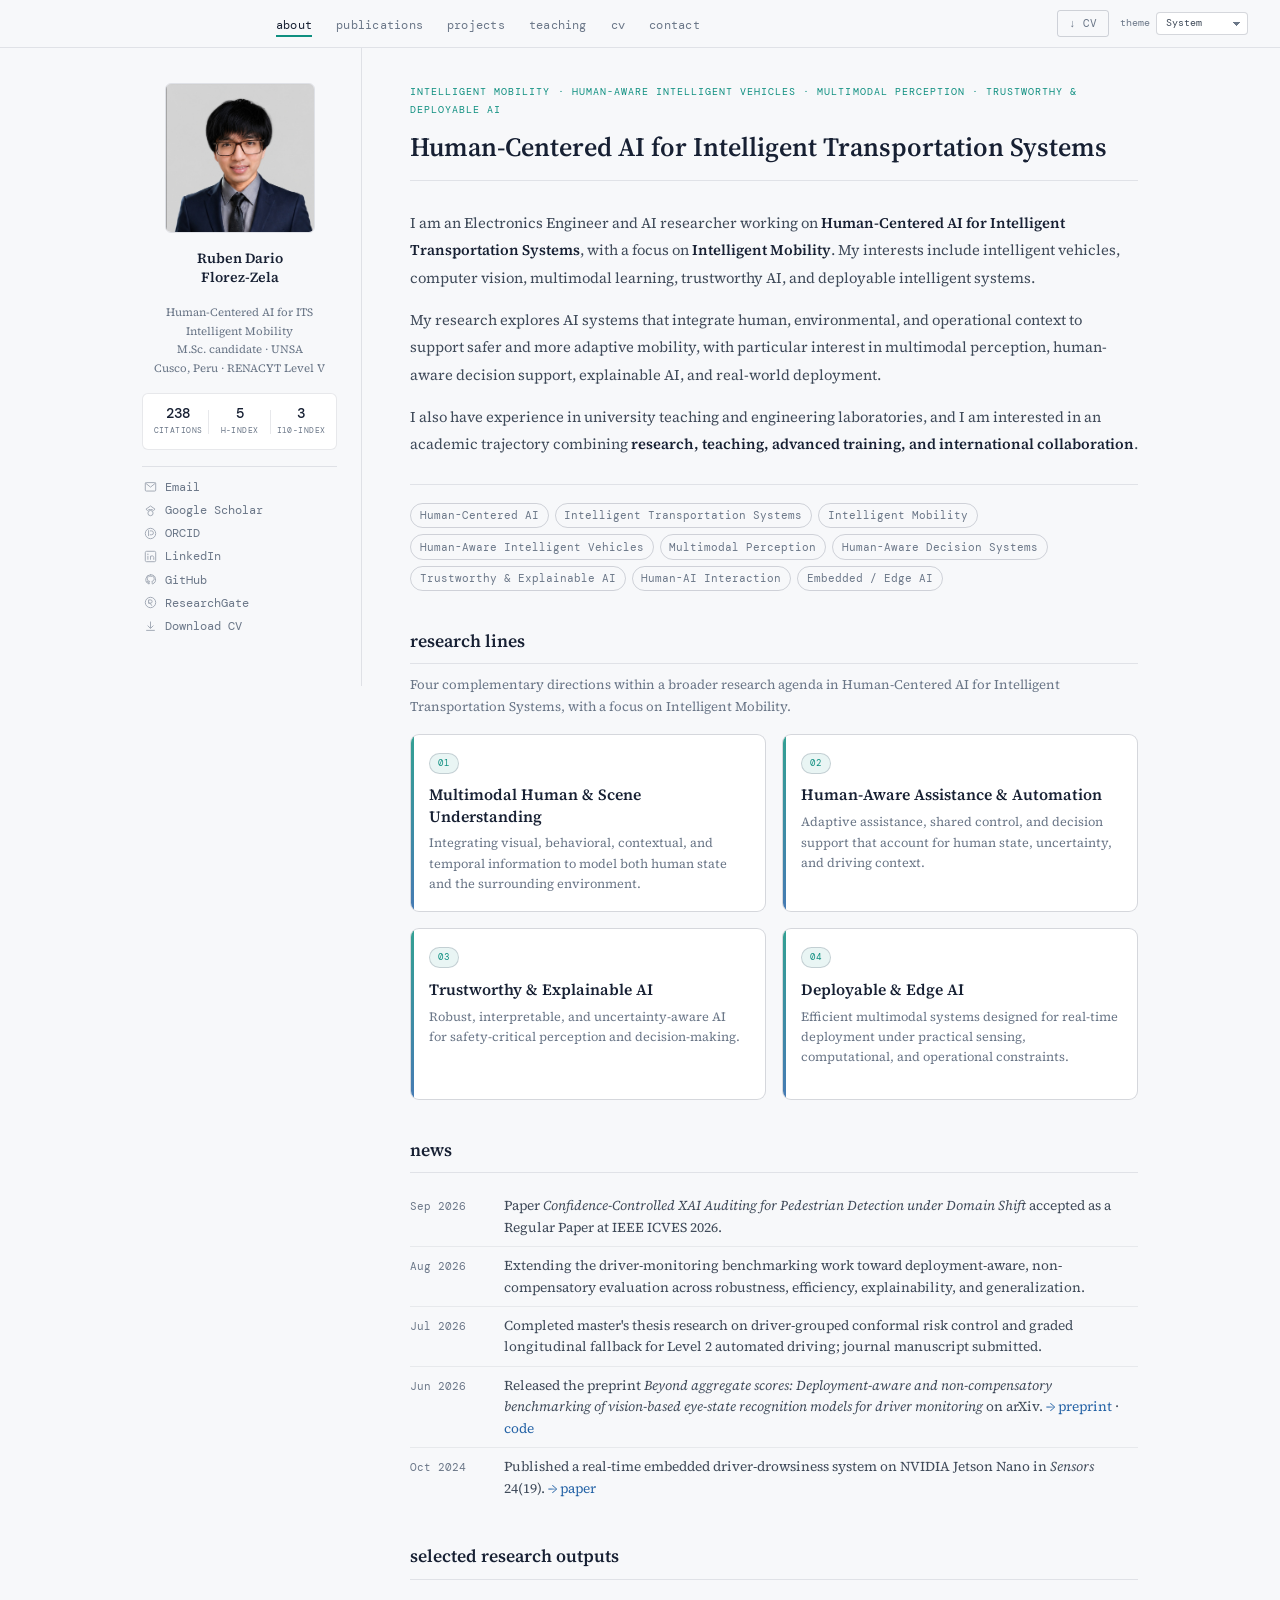
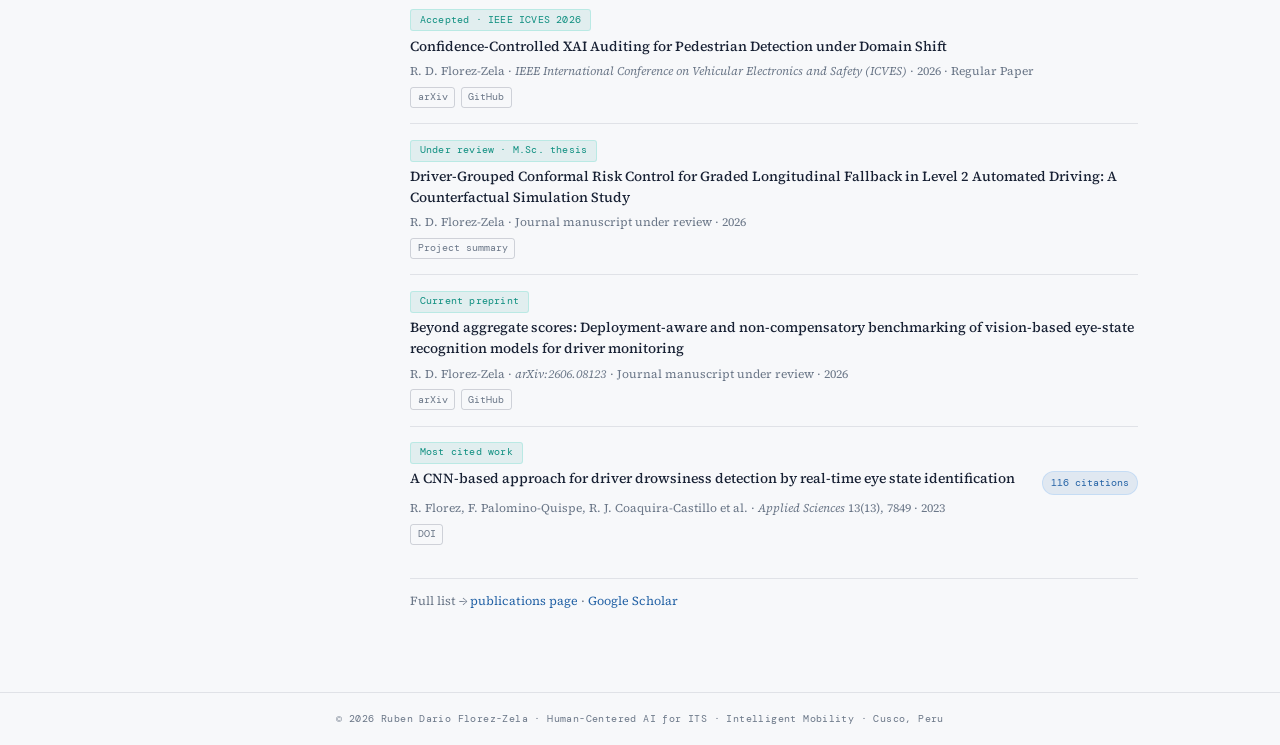
==== index.html @ 2e56af9d "Update index.html" ====
<!DOCTYPE html>

<html lang="en">
<head>
<meta charset="utf-8"/>
<meta content="width=device-width, initial-scale=1.0" name="viewport"/>
<title>Ruben Dario Florez-Zela · Human-Centered AI for ITS</title>
<script>(function(){try{var c=localStorage.getItem('rdfz-theme')||'system';var t=c==='system'?(matchMedia('(prefers-color-scheme: light)').matches?'light':'dark'):c;document.documentElement.dataset.theme=t;}catch(e){document.documentElement.dataset.theme=matchMedia('(prefers-color-scheme: light)').matches?'light':'dark';}})();</script>

<link href="https://fonts.googleapis.com/css2?family=Source+Serif+4:ital,wght@0,300;0,400;0,600;1,400&amp;family=DM+Mono:wght@400;500&amp;display=swap" rel="stylesheet"/>
<script async="" src="https://www.googletagmanager.com/gtag/js?id=G-FD2HQJ1XRK"></script>
<script>window.dataLayer=window.dataLayer||[];function gtag(){dataLayer.push(arguments);}gtag('js',new Date());gtag('config','G-FD2HQJ1XRK');</script>
<meta content="ZgCDzuQTmPh1dXDX9uJMfZyUTxDvZF4V-6cgORlWuMQ" name="google-site-verification">

<meta content="Ruben Florez, Ruben Florez Zela, Ruben Florez Z, Ruben D Florez Z, Ruben Dario Florez Zela, Ruben Florez-Zela, Ruben Dario Florez-Zela, human-centered AI, intelligent mobility, intelligent vehicles, computer vision, multimodal learning, human-aware decision systems, trustworthy AI, explainable AI, human-AI interaction, edge AI, intelligent transportation systems, ITS, automated driving, shared autonomy, driver state understanding, RENACYT" name="keywords"/>
<meta content="Ruben Dario Florez-Zela" name="author"/>
<meta content="index, follow" name="robots"/>





<meta content="Ruben Dario Florez-Zela researches Human-Centered AI for Intelligent Transportation Systems, focusing on Intelligent Mobility, multimodal AI, trustworthy AI, and deployable systems." name="description"/><link href="https://rubendflorezzela.github.io/" rel="canonical"/><meta content="#1a1a1a" name="theme-color"/><meta content="website" property="og:type"/><meta content="https://rubendflorezzela.github.io/" property="og:url"/><meta content="Ruben Dario Florez-Zela · Human-Centered AI for ITS" property="og:title"/><meta content="Ruben Dario Florez-Zela researches Human-Centered AI for Intelligent Transportation Systems, focusing on Intelligent Mobility, multimodal AI, trustworthy AI, and deployable systems." property="og:description"/><meta content="https://rubendflorezzela.github.io/assets/images/profile.jpg" property="og:image"/><meta content="summary" name="twitter:card"/><meta content="Ruben Dario Florez-Zela · Human-Centered AI for ITS" name="twitter:title"/><meta content="Ruben Dario Florez-Zela researches Human-Centered AI for Intelligent Transportation Systems, focusing on Intelligent Mobility, multimodal AI, trustworthy AI, and deployable systems." name="twitter:description"/><meta content="https://rubendflorezzela.github.io/assets/images/profile.jpg" name="twitter:image"/><link href="css/style.css?v=20260928-5" rel="stylesheet"/>
<script type="application/ld+json">{"@context":"https://schema.org","@graph":[{"@type":"ProfilePage","@id":"https://rubendflorezzela.github.io/#profile","url":"https://rubendflorezzela.github.io/","name":"Ruben Dario Florez-Zela \u00b7 Human-Centered AI for Intelligent Transportation Systems","mainEntity":{"@id":"https://rubendflorezzela.github.io/#person"}},{"@type":"Person","@id":"https://rubendflorezzela.github.io/#person","name":"Ruben Dario Florez-Zela","alternateName":["Ruben Florez-Zela","Ruben D. Florez-Zela","Ruben Florez Zela","Ruben Dario Florez Zela"],"url":"https://rubendflorezzela.github.io/","image":"https://rubendflorezzela.github.io/assets/images/profile.jpg","jobTitle":"AI Researcher · Human-Centered AI for Intelligent Transportation Systems","affiliation":{"@type":"CollegeOrUniversity","name":"Universidad Nacional de San Agustin de Arequipa"},"sameAs":["https://scholar.google.com/citations?user=Xf8JgfsAAAAJ","https://orcid.org/0000-0002-9833-0213","https://www.linkedin.com/in/rubenflorez/","https://www.researchgate.net/profile/Ruben-Florez-Zela","https://github.com/rubendflorezzela","https://ctivitae.concytec.gob.pe/appDirectorioCTI/VerDatosInvestigador.do?id_investigador=211702"],"knowsAbout":["Human-Centered AI","Intelligent Mobility","Intelligent Vehicle Systems","Computer Vision","Multimodal Learning","Human-Aware Decision Systems","Trustworthy and Explainable AI","Human-AI Interaction","Embedded and Edge AI","Intelligent Transportation Systems","Automated Driving","Shared Autonomy","Driver State Understanding"]},{"@type":"WebSite","@id":"https://rubendflorezzela.github.io/#website","url":"https://rubendflorezzela.github.io/","name":"Ruben Dario Florez-Zela","alternateName":["Ruben Florez-Zela Academic Website","Ruben Florez Zela"]}]}</script></head>
<body>
<nav aria-label="Primary navigation">
<ul class="nav-links">
<li><a class="active" href="index.html">about</a></li>
<li><a href="publications.html">publications</a></li>
<li><a href="projects.html">projects</a></li>
<li><a href="teaching.html">teaching</a></li>
<li><a href="cv.html">cv</a></li>
<li><a href="mailto:rubendfz2206@gmail.com">contact</a></li>
</ul>
<a class="nav-cv" download="" href="pdf/RubenFlorezZela_CV.pdf">↓ CV</a>
<div class="theme-control"><label for="theme-select">theme</label><select id="theme-select" class="theme-select" data-theme-select aria-label="Color theme"><option value="system">System</option><option value="dark">Dark</option><option value="light">Light</option></select></div>
</nav>
<div class="layout">
<aside class="sidebar">
<img alt="Ruben Dario Florez-Zela" class="sidebar-photo" data-dark-src="assets/images/profile.jpg?v=20260928-5" data-light-src="assets/images/profile-color.jpg?v=20260928-5" src="assets/images/profile.jpg?v=20260928-5"/>
<div class="sidebar-name">Ruben Dario<br/>Florez-Zela</div>
<div class="sidebar-affil">Human-Centered AI for ITS<br/>Intelligent Mobility<br/>M.Sc. candidate · UNSA<br/>Cusco, Peru · RENACYT Level V</div>
<div class="sidebar-stats">
<div class="stat-item"><span class="stat-num" data-scholar-stat="total_citations">238</span><span class="stat-label">Citations</span></div>
<div class="stat-divider"></div>
<div class="stat-item"><span class="stat-num" data-scholar-stat="h_index">5</span><span class="stat-label">h-index</span></div>
<div class="stat-divider"></div>
<div class="stat-item"><span class="stat-num" data-scholar-stat="i10_index">3</span><span class="stat-label">i10-index</span></div>
</div>
<ul class="sidebar-links">
<li>
<a class="soc-row" href="mailto:rubendfz2206@gmail.com">
<svg fill="none" stroke="currentColor" stroke-width="1.5" viewbox="0 0 20 20"><rect height="13" rx="1.5" width="16" x="2" y="4"></rect><polyline points="2,4.5 10,11 18,4.5"></polyline></svg>
<span>Email</span>
</a>
</li>
<li>
<a class="soc-row" href="https://scholar.google.com/citations?user=Xf8JgfsAAAAJ" rel="noopener noreferrer" target="_blank">
<svg fill="none" stroke="currentColor" stroke-width="1.5" viewbox="0 0 20 20"><path d="M10 3L3 8l2.5 2A5 5 0 0 1 10 8.5a5 5 0 0 1 4.5 1.5L17 8z"></path><circle cx="10" cy="14" r="4"></circle></svg>
<span>Google Scholar</span>
</a>
</li>
<li>
<a class="soc-row" href="https://orcid.org/0000-0002-9833-0213" rel="noopener noreferrer" target="_blank">
<svg fill="none" stroke="currentColor" stroke-width="1.5" viewbox="0 0 20 20"><circle cx="10" cy="10" r="8"></circle><line x1="7" x2="7" y1="6" y2="14"></line><circle cx="7" cy="5" fill="currentColor" r="0.8" stroke="none"></circle><path d="M9 6h2.5a3 3 0 0 1 0 6H9" fill="none" stroke="currentColor" stroke-width="1.5"></path></svg>
<span>ORCID</span>
</a>
</li>
<li>
<a class="soc-row" href="https://www.linkedin.com/in/rubenflorez/" rel="noopener noreferrer" target="_blank">
<svg fill="none" stroke="currentColor" stroke-width="1.5" viewbox="0 0 20 20"><rect height="16" rx="2" width="16" x="2" y="2"></rect><line x1="6" x2="6" y1="9" y2="15"></line><circle cx="6" cy="6.5" fill="currentColor" r="1" stroke="none"></circle><path d="M10 9v6M10 11.5c0-1.5 1-2.5 2.5-2.5S15 10 15 11.5V15"></path></svg>
<span>LinkedIn</span>
</a>
</li>
<li>
<a class="soc-row" href="https://github.com/rubendflorezzela" rel="noopener noreferrer" target="_blank">
<svg fill="none" stroke="currentColor" stroke-linecap="round" stroke-linejoin="round" stroke-width="1.5" viewbox="0 0 20 20"><path d="M10 2.7a7.3 7.3 0 0 0-2.3 14.2c.4.1.5-.2.5-.4v-1.5c-2.2.5-2.7-.9-2.7-.9-.4-.9-.9-1.2-.9-1.2-.7-.5.1-.5.1-.5.8.1 1.2.8 1.2.8.7 1.2 1.9.9 2.3.7.1-.5.3-.9.5-1.1-1.8-.2-3.6-.9-3.6-4a3.1 3.1 0 0 1 .8-2.2 2.9 2.9 0 0 1 .1-2.2s.7-.2 2.3.8a7.9 7.9 0 0 1 4.2 0c1.6-1 2.3-.8 2.3-.8a2.9 2.9 0 0 1 .1 2.2 3.1 3.1 0 0 1 .8 2.2c0 3.1-1.9 3.8-3.6 4 .3.2.5.7.5 1.4v2.2c0 .2.1.5.5.4A7.3 7.3 0 0 0 10 2.7z"></path></svg>
<span>GitHub</span>
</a>
</li>
<li>
<a class="soc-row" href="https://www.researchgate.net/profile/Ruben-Florez-Zela" rel="noopener noreferrer" target="_blank">
<svg fill="none" stroke="currentColor" stroke-width="1.5" viewbox="0 0 20 20"><circle cx="10" cy="10" r="8"></circle><path d="M7 6h3a2.5 2.5 0 0 1 0 5H7V6zM7 11h2.5L12 15"></path></svg>
<span>ResearchGate</span>
</a>
</li>
<li>
<a class="soc-row" download="" href="pdf/RubenFlorezZela_CV.pdf">
<svg fill="none" stroke="currentColor" stroke-linecap="round" stroke-width="1.5" viewbox="0 0 20 20"><path d="M10 3v9M6 9l4 4 4-4M4 16h12"></path></svg>
<span>Download CV</span>
</a>
</li>
</ul>
</aside>
<main class="main">
<span class="eyebrow">Intelligent Mobility · Human-Aware Intelligent Vehicles · Multimodal Perception · Trustworthy &amp; Deployable AI</span>
<h1 class="page-title">Human-Centered AI for Intelligent Transportation Systems</h1>
<div class="about-bio">
<p>I am an Electronics Engineer and AI researcher working on <strong>Human-Centered AI for Intelligent Transportation Systems</strong>, with a focus on <strong>Intelligent Mobility</strong>. My interests include intelligent vehicles, computer vision, multimodal learning, trustworthy AI, and deployable intelligent systems.</p>
<p>My research explores AI systems that integrate human, environmental, and operational context to support safer and more adaptive mobility, with particular interest in multimodal perception, human-aware decision support, explainable AI, and real-world deployment.</p>
<p>I also have experience in university teaching and engineering laboratories, and I am interested in an academic trajectory combining <strong>research, teaching, advanced training, and international collaboration</strong>.</p>
</div>
<div class="tag-row">
<span class="tag">Human-Centered AI</span>
<span class="tag">Intelligent Transportation Systems</span>
<span class="tag">Intelligent Mobility</span>
<span class="tag">Human-Aware Intelligent Vehicles</span>
<span class="tag">Multimodal Perception</span>
<span class="tag">Human-Aware Decision Systems</span>
<span class="tag">Trustworthy &amp; Explainable AI</span>
<span class="tag">Human-AI Interaction</span>
<span class="tag">Embedded / Edge AI</span>
</div>
<div class="section-block">
<h2 class="section-h">research lines</h2>
<p class="section-note">Four complementary directions within a broader research agenda in Human-Centered AI for Intelligent Transportation Systems, with a focus on Intelligent Mobility.</p>
<div class="rl-grid">
<article class="rl-card">
<span class="rl-num">01</span>
<h3>Multimodal Human &amp; Scene Understanding</h3>
<p>Integrating visual, behavioral, contextual, and temporal information to model both human state and the surrounding environment.</p>
</article>
<article class="rl-card">
<span class="rl-num">02</span>
<h3>Human-Aware Assistance &amp; Automation</h3>
<p>Adaptive assistance, shared control, and decision support that account for human state, uncertainty, and driving context.</p>
</article>
<article class="rl-card">
<span class="rl-num">03</span>
<h3>Trustworthy &amp; Explainable AI</h3>
<p>Robust, interpretable, and uncertainty-aware AI for safety-critical perception and decision-making.</p>
</article>
<article class="rl-card">
<span class="rl-num">04</span>
<h3>Deployable &amp; Edge AI</h3>
<p>Efficient multimodal systems designed for real-time deployment under practical sensing, computational, and operational constraints.</p>
</article>
</div>
</div>
<div class="section-block">
  <h2 class="section-h">news</h2>

  <div class="news-list">

    <div class="news-row">
      <span class="news-date">Sep 2026</span>
      <span class="news-text">
        Paper <em>Confidence-Controlled XAI Auditing for Pedestrian Detection under Domain Shift</em> accepted as a Regular Paper at IEEE ICVES 2026.
      </span>
    </div>

    <div class="news-row">
      <span class="news-date">Aug 2026</span>
      <span class="news-text">
        Extending the driver-monitoring benchmarking work toward deployment-aware, non-compensatory evaluation across robustness, efficiency, explainability, and generalization.
      </span>
    </div>

    <div class="news-row">
      <span class="news-date">Jul 2026</span>
      <span class="news-text">
        Completed master's thesis research on driver-grouped conformal risk control and graded longitudinal fallback for Level 2 automated driving; journal manuscript submitted.
      </span>
    </div>

    <div class="news-row">
      <span class="news-date">Jun 2026</span>
      <span class="news-text">
        Released the preprint <em>Beyond aggregate scores: Deployment-aware and non-compensatory benchmarking of vision-based eye-state recognition models for driver monitoring</em> on arXiv.
        <a href="https://arxiv.org/abs/2606.08123" rel="noopener noreferrer" target="_blank">→ preprint</a>
        ·
        <a href="https://github.com/rubendflorezzela/hcbf-driver-monitoring" rel="noopener noreferrer" target="_blank">code</a>
      </span>
    </div>

    <div class="news-row">
      <span class="news-date">Oct 2024</span>
      <span class="news-text">
        Published a real-time embedded driver-drowsiness system on NVIDIA Jetson Nano in <em>Sensors</em> 24(19).
        <a href="https://doi.org/10.3390/s24196261" rel="noopener noreferrer" target="_blank">→ paper</a>
      </span>
    </div>

  </div>
</div>
<div class="section-block">
<h2 class="section-h">selected research outputs</h2>
<div class="pub-list">
<div class="pub-item-sel">
<span class="pub-badge">Accepted · IEEE ICVES 2026</span>
<div class="pub-title-row"><div class="pub-title"><a href="https://arxiv.org/abs/2610.02364" rel="noopener noreferrer" target="_blank">Confidence-Controlled XAI Auditing for Pedestrian Detection under Domain Shift</a></div></div>
<div class="pub-meta">R. D. Florez-Zela · <em>IEEE International Conference on Vehicular Electronics and Safety (ICVES)</em> · 2026 · Regular Paper</div>
<div class="pub-links"><a class="pub-link" href="https://arxiv.org/abs/2610.02364" rel="noopener noreferrer" target="_blank">arXiv</a><a class="pub-link" href="https://github.com/rubendflorezzela/confidence-controlled-xai-auditing" rel="noopener noreferrer" target="_blank">GitHub</a></div>
</div>
<div class="pub-item-sel">
<span class="pub-badge">Under review · M.Sc. thesis</span>
<div class="pub-title-row"><div class="pub-title"><a href="projects.html">Driver-Grouped Conformal Risk Control for Graded Longitudinal Fallback in Level 2 Automated Driving: A Counterfactual Simulation Study</a></div></div>
<div class="pub-meta">R. D. Florez-Zela · Journal manuscript under review · 2026</div>
<div class="pub-links"><a class="pub-link" href="projects.html">Project summary</a></div>
</div>
<div class="pub-item-sel">
<span class="pub-badge">Current preprint</span>
<div class="pub-title-row"><div class="pub-title"><a href="https://arxiv.org/abs/2606.08123" rel="noopener noreferrer" target="_blank">Beyond aggregate scores: Deployment-aware and non-compensatory benchmarking of vision-based eye-state recognition models for driver monitoring</a></div></div>
<div class="pub-meta">R. D. Florez-Zela · <em>arXiv:2606.08123</em> · Journal manuscript under review · 2026</div>
<div class="pub-links"><a class="pub-link" href="https://arxiv.org/abs/2606.08123" rel="noopener noreferrer" target="_blank">arXiv</a><a class="pub-link" href="https://github.com/rubendflorezzela/hcbf-driver-monitoring" rel="noopener noreferrer" target="_blank">GitHub</a></div>
</div>
<div class="pub-item-sel">
<span class="pub-badge">Most cited work</span>
<div class="pub-title-row">
<div class="pub-title"><a href="https://doi.org/10.3390/app13137849" rel="noopener noreferrer" target="_blank">A CNN-based approach for driver drowsiness detection by real-time eye state identification</a></div>
<span class="cit-badge" data-scholar-title="A CNN-based approach for driver drowsiness detection by real-time eye state identification">116 citations</span>
</div>
<div class="pub-meta">R. Florez, F. Palomino-Quispe, R. J. Coaquira-Castillo et al. · <em>Applied Sciences</em> 13(13), 7849 · 2023</div>
<div class="pub-links"><a class="pub-link" href="https://doi.org/10.3390/app13137849" rel="noopener noreferrer" target="_blank">DOI</a></div>
</div>
</div>
<p class="pub-footer-note">Full list → <a href="publications.html">publications page</a> · <a href="https://scholar.google.com/citations?user=Xf8JgfsAAAAJ" rel="noopener noreferrer" target="_blank">Google Scholar</a></p>
</div>
</main>
</div>
<footer>© 2026 Ruben Dario Florez-Zela · Human-Centered AI for ITS · Intelligent Mobility · Cusco, Peru</footer>
<script defer src="scripts/scholar-metrics.js"></script><script defer src="scripts/theme.js?v=20260928-5"></script></body>
</html>
---- css/style.css ----
/* ============================================================
   RUBEN DARIO FLOREZ-ZELA · Academic Portfolio
   ============================================================ */

:root {
  --bg:          #1a1a1a;
  --bg-card:     #222222;
  --bg-hover:    #2a2a2a;
  --border:      rgba(255,255,255,0.07);
  --border-mid:  rgba(255,255,255,0.12);
  --text:        #c8c8c8;
  --text-dim:    #7a7a7a;
  --text-bright: #efefef;
  --accent:      #4a9eff;
  --accent-dim:  rgba(74,158,255,0.13);
  --teal:        #2dd4bf;
  --teal-dim:    rgba(45,212,191,0.10);
  --nav-bg:      rgba(26,26,26,0.97);
  --subtle-line: rgba(255,255,255,0.04);
  --row-hover:   rgba(255,255,255,0.018);
  --image-bg:    #111111;
  --sidebar-w:   220px;
  color-scheme: dark;
}

html[data-theme="light"] {
  --bg:          #f7f8fa;
  --bg-card:     #ffffff;
  --bg-hover:    #eef2f6;
  --border:      rgba(23,37,61,0.10);
  --border-mid:  rgba(23,37,61,0.18);
  --text:        #3f4a59;
  --text-dim:    #6b7788;
  --text-bright: #172033;
  --accent:      #2563a6;
  --accent-dim:  rgba(37,99,166,0.10);
  --teal:        #0f8f80;
  --teal-dim:    rgba(15,143,128,0.09);
  --nav-bg:      rgba(247,248,250,0.95);
  --subtle-line: rgba(23,37,61,0.07);
  --row-hover:   rgba(23,37,61,0.025);
  --image-bg:    #e7ecf2;
  color-scheme: light;
}

*, *::before, *::after { margin: 0; padding: 0; box-sizing: border-box; }
html { scroll-behavior: smooth; }

body {
  font-family: 'Source Serif 4', Georgia, serif;
  background: var(--bg);
  color: var(--text);
  line-height: 1.7;
  min-height: 100vh;
}

a { color: var(--accent); text-decoration: none; transition: color 0.2s; }
a:hover { color: color-mix(in srgb, var(--accent) 78%, white); }
html[data-theme="light"] a:hover { color: #174d82; }
strong { color: var(--text-bright); font-weight: 600; }

/* ── TOP NAV ─────────────────────────────────────────────── */
nav {
  position: sticky;
  top: 0;
  z-index: 100;
  background: var(--nav-bg);
  backdrop-filter: blur(10px);
  border-bottom: 1px solid var(--border);
  height: 48px;
  display: flex;
  align-items: center;
  padding: 0 2rem 0 calc(var(--sidebar-w) + 3.5rem);
  gap: 0;
}

.nav-links {
  display: flex;
  gap: 1.5rem;
  list-style: none;
  align-items: center;
}

.nav-links a {
  font-family: 'DM Mono', monospace;
  font-size: 0.73rem;
  color: var(--text-dim);
  letter-spacing: 0.02em;
  transition: color 0.2s;
  padding-bottom: 2px;
  border-bottom: 2px solid transparent;
}

.nav-links a:hover,
.nav-links a.active {
  color: var(--text-bright);
  border-bottom-color: var(--teal);
}

.nav-cv {
  margin-left: auto;
  font-family: 'DM Mono', monospace;
  font-size: 0.68rem;
  color: var(--text-dim);
  border: 1px solid var(--border-mid);
  padding: 0.22rem 0.7rem;
  border-radius: 3px;
  transition: all 0.2s;
}

.nav-cv:hover { color: var(--text-bright); background: var(--bg-hover); }

/* ── BODY LAYOUT ─────────────────────────────────────────── */
.layout {
  display: flex;
  max-width: 1060px;
  margin: 0 auto;
  width: 100%;
  padding: 0 2rem;
  gap: 0;
  align-items: flex-start;
  min-height: calc(100vh - 48px);
}

/* ── SIDEBAR ─────────────────────────────────────────────── */
.sidebar {
  width: var(--sidebar-w);
  flex-shrink: 0;
  position: sticky;
  top: 48px;
  max-height: calc(100vh - 48px);
  overflow-y: auto;
  padding: 2.2rem 1.5rem 3rem 0;
  display: flex;
  flex-direction: column;
  align-items: center;
  gap: 1rem;
  border-right: 1px solid var(--border);
  align-self: flex-start;
}

.sidebar::-webkit-scrollbar { display: none; }

.sidebar-photo {
  width: 150px;
  height: 150px;
  border-radius: 6px;
  object-fit: cover;
  border: 1px solid var(--border);
  display: block;
}

.sidebar-name {
  font-size: 0.88rem;
  font-weight: 600;
  color: var(--text-bright);
  text-align: center;
  line-height: 1.35;
}

.sidebar-affil {
  font-size: 0.7rem;
  color: var(--text-dim);
  text-align: center;
  line-height: 1.65;
}

.sidebar-affil a { color: var(--text-dim); }
.sidebar-affil a:hover { color: var(--accent); }

/* Metrics box */
.sidebar-stats {
  width: 100%;
  background: var(--bg-card);
  border: 1px solid var(--border);
  border-radius: 6px;
  padding: 0.7rem 0.3rem;
  display: flex;
  align-items: center;
  justify-content: space-around;
}

.stat-item {
  display: flex;
  flex-direction: column;
  align-items: center;
  gap: 0.08rem;
  flex: 1;
}

.stat-num {
  font-family: 'DM Mono', monospace;
  font-size: 0.9rem;
  font-weight: 500;
  color: var(--text-bright);
  line-height: 1.2;
}

.stat-label {
  font-family: 'DM Mono', monospace;
  font-size: 0.52rem;
  color: var(--text-dim);
  text-transform: uppercase;
  letter-spacing: 0.05em;
}

.stat-divider {
  width: 1px;
  height: 24px;
  background: var(--border);
  flex-shrink: 0;
}

/* Social links — vertical list */
.sidebar-links {
  list-style: none;
  width: 100%;
  display: flex;
  flex-direction: column;
  gap: 0;
  border-top: 1px solid var(--border);
  padding-top: 0.5rem;
}

.sidebar-links li {
  display: flex;
}

.soc-row {
  display: flex;
  align-items: center;
  gap: 0.55rem;
  padding: 0.32rem 0.1rem;
  color: var(--text-dim);
  text-decoration: none;
  font-size: 0.75rem;
  font-family: 'DM Mono', monospace;
  transition: color 0.2s;
  width: 100%;
  line-height: 1;
}

.soc-row svg {
  width: 13px;
  height: 13px;
  flex-shrink: 0;
  opacity: 0.6;
  transition: opacity 0.2s;
}

.soc-row:hover {
  color: var(--text-bright);
}

.soc-row:hover svg { opacity: 1; }

/* ── MAIN CONTENT ────────────────────────────────────────── */
.main {
  flex: 1;
  min-width: 0;
  padding: 2.2rem 0 5rem 3rem;
}

/* ── SECTION LABELS & TITLES ─────────────────────────────── */
.label {
  font-family: 'DM Mono', monospace;
  font-size: 0.62rem;
  color: var(--teal);
  text-transform: uppercase;
  letter-spacing: 0.14em;
  margin-bottom: 0.4rem;
  display: block;
}

.page-title {
  font-size: 1.65rem;
  font-weight: 600;
  color: var(--text-bright);
  margin-bottom: 1.8rem;
  padding-bottom: 0.65rem;
  border-bottom: 1px solid var(--border);
}

.section-block { margin-top: 2.2rem; }

.section-h {
  font-size: 1.1rem;
  font-weight: 600;
  color: var(--text-bright);
  margin-bottom: 0.9rem;
  padding-bottom: 0.4rem;
  border-bottom: 1px solid var(--border);
}

.section-note {
  margin: -0.35rem 0 1.2rem;
  color: var(--text-dim);
  font-size: 0.82rem;
  line-height: 1.6;
  max-width: 760px;
}

/* ── ABOUT ───────────────────────────────────────────────── */
.about-bio { font-size: 0.92rem; color: var(--text); line-height: 1.85; }
.about-bio p { margin-bottom: 0.95rem; }
.about-bio a { color: var(--accent); }
.about-bio a:hover { text-decoration: underline; }

.phd-note {
  margin-top: 0.4rem;
  padding: 0.6rem 0.85rem;
  border-left: 2px solid var(--teal);
  background: var(--teal-dim);
  border-radius: 0 4px 4px 0;
  font-size: 0.85rem;
  color: var(--text);
  line-height: 1.6;
}

.tag-row {
  display: flex;
  flex-wrap: wrap;
  gap: 0.38rem;
  margin-top: 1.6rem;
  padding-top: 1.1rem;
  border-top: 1px solid var(--border);
}

.tag {
  font-size: 0.68rem;
  font-family: 'DM Mono', monospace;
  color: var(--text-dim);
  border: 1px solid var(--border-mid);
  padding: 0.16rem 0.55rem;
  border-radius: 20px;
  transition: all 0.2s;
}

.tag:hover { color: var(--teal); border-color: var(--teal); }

/* ── NEWS ───────────────────────────────────────────────── */
.news-list { display: flex; flex-direction: column; }

.news-row {
  display: grid;
  grid-template-columns: 80px 1fr;
  gap: 0.9rem;
  padding: 0.48rem 0;
  border-bottom: 1px solid var(--subtle-line);
  align-items: baseline;
}

.news-row:last-child { border-bottom: none; }

.news-date {
  font-family: 'DM Mono', monospace;
  font-size: 0.67rem;
  color: var(--text-dim);
  white-space: nowrap;
}

.news-text { font-size: 0.85rem; color: var(--text); line-height: 1.6; }
.news-text strong { color: var(--text-bright); }

/* ── PUBLICATIONS ───────────────────────────────────────── */
.pub-filters { display: flex; gap: 0.38rem; margin-bottom: 1.3rem; flex-wrap: wrap; }

.pf {
  font-family: 'DM Mono', monospace;
  font-size: 0.65rem;
  padding: 0.22rem 0.7rem;
  border-radius: 20px;
  border: 1px solid var(--border-mid);
  background: transparent;
  color: var(--text-dim);
  cursor: pointer;
  transition: all 0.2s;
}

.pf:hover { color: var(--text-bright); border-color: var(--border-mid); }
.pf.active { background: var(--accent-dim); color: var(--accent); border-color: var(--accent); }

.pub-list { display: flex; flex-direction: column; }

.pub-item {
  display: grid;
  grid-template-columns: 1fr auto;
  gap: 0.9rem;
  align-items: start;
  padding: 0.95rem 0;
  border-bottom: 1px solid var(--border);
}

.pub-item:last-child { border-bottom: none; }
.pub-item.hidden { display: none; }
.pub-item:hover { background: var(--row-hover); }

.pub-title { font-size: 0.87rem; font-weight: 500; color: var(--text-bright); margin-bottom: 0.28rem; line-height: 1.5; }
.pub-title a { color: var(--text-bright); }
.pub-title a:hover { color: var(--accent); }

.pub-meta { font-size: 0.74rem; color: var(--text-dim); line-height: 1.55; }

.cit-badge {
  font-family: 'DM Mono', monospace;
  font-size: 0.64rem;
  color: var(--accent);
  background: var(--accent-dim);
  padding: 0.13rem 0.5rem;
  border-radius: 20px;
  white-space: nowrap;
  border: 1px solid rgba(74,158,255,0.18);
  flex-shrink: 0;
  margin-top: 2px;
}

.pub-links { display: flex; gap: 0.32rem; margin-top: 0.4rem; flex-wrap: wrap; }

.pub-badge {
  display: inline-block;
  align-self: flex-start;
  font-family: 'DM Mono', monospace;
  font-size: 0.62rem;
  color: var(--teal);
  background: var(--teal-dim);
  border: 1px solid rgba(45,212,191,0.22);
  padding: 0.1rem 0.55rem;
  border-radius: 3px;
  margin-bottom: 0.35rem;
  letter-spacing: 0.02em;
}

/* Selected publications on index — badge above, citation next to title */
.pub-item-sel {
  padding: 0.95rem 0;
  border-bottom: 1px solid var(--border);
  display: flex;
  flex-direction: column;
}

.pub-item-sel:last-child { border-bottom: none; }

.pub-title-row {
  display: flex;
  align-items: flex-start;
  gap: 1rem;
  margin-bottom: 0.28rem;
}

.pub-title-row .pub-title { flex: 1; margin-bottom: 0; }
.pub-title-row .cit-badge { flex-shrink: 0; margin-top: 2px; }

.pub-link {
  font-family: 'DM Mono', monospace;
  font-size: 0.61rem;
  color: var(--text-dim);
  border: 1px solid var(--border-mid);
  padding: 0.08rem 0.42rem;
  border-radius: 3px;
  transition: all 0.2s;
}

.pub-link:hover { color: var(--accent); border-color: var(--accent); }

.pub-year {
  font-family: 'DM Mono', monospace;
  font-size: 0.66rem;
  color: var(--teal);
  letter-spacing: 0.1em;
  padding: 0.9rem 0 0.28rem;
  display: block;
}

.pub-footer-note {
  margin-top: 1.1rem;
  font-size: 0.77rem;
  color: var(--text-dim);
  padding-top: 0.75rem;
  border-top: 1px solid var(--border);
}

/* ── PROJECTS ───────────────────────────────────────────── */
.projects-grid { display: grid; grid-template-columns: 1fr 1fr; gap: 1rem; }

.project-card {
  background: var(--bg-card);
  border: 1px solid var(--border);
  border-radius: 8px;
  overflow: hidden;
  transition: border-color 0.2s, transform 0.2s;
}

.project-card:hover { border-color: var(--border-mid); transform: translateY(-2px); }

.proj-img { width: 100%; height: 165px; object-fit: cover; display: block; background: var(--image-bg); }

.proj-body { padding: 0.95rem; }

.proj-header { display: flex; justify-content: space-between; align-items: flex-start; margin-bottom: 0.38rem; gap: 0.4rem; }

.proj-title { font-size: 0.85rem; font-weight: 600; color: var(--text-bright); line-height: 1.4; }

.proj-badge {
  font-family: 'DM Mono', monospace;
  font-size: 0.58rem;
  color: var(--teal);
  background: var(--teal-dim);
  border: 1px solid rgba(45,212,191,0.18);
  padding: 0.1rem 0.42rem;
  border-radius: 3px;
  white-space: nowrap;
  flex-shrink: 0;
}

.proj-desc { font-size: 0.78rem; color: var(--text-dim); line-height: 1.6; margin-bottom: 0.65rem; }

.proj-tags { display: flex; flex-wrap: wrap; gap: 0.28rem; }

.proj-tag {
  font-family: 'DM Mono', monospace;
  font-size: 0.58rem;
  color: var(--text-dim);
  border: 1px solid var(--border-mid);
  padding: 0.08rem 0.42rem;
  border-radius: 20px;
}

.project-divider {
  grid-column: 1 / -1;
  display: flex;
  align-items: center;
  gap: 0.7rem;
  padding: 0.5rem 0 0.15rem;
}

.project-divider-label { font-size: 0.83rem; font-weight: 500; color: var(--text-bright); white-space: nowrap; }

.project-divider-cit {
  font-family: 'DM Mono', monospace;
  font-size: 0.63rem;
  color: var(--accent);
  background: var(--accent-dim);
  padding: 0.1rem 0.42rem;
  border-radius: 20px;
  border: 1px solid rgba(74,158,255,0.18);
}

.project-divider-line { flex: 1; height: 1px; background: var(--border); }

/* ── TEACHING ───────────────────────────────────────────── */
.teaching-intro { font-size: 0.85rem; color: var(--text-dim); margin-bottom: 1.7rem; line-height: 1.7; }

.teaching-year-block { margin-bottom: 2rem; }

.t-year {
  font-family: 'DM Mono', monospace;
  font-size: 0.83rem;
  font-weight: 500;
  color: var(--text-bright);
  margin-bottom: 1rem;
  padding-bottom: 0.32rem;
  border-bottom: 1px solid var(--border);
  letter-spacing: 0.04em;
}

.t-semester { margin-bottom: 1.2rem; }

.t-sem-label {
  font-family: 'DM Mono', monospace;
  font-size: 0.68rem;
  color: var(--text-dim);
  margin-bottom: 0.38rem;
  display: flex;
  align-items: center;
  gap: 0.45rem;
}

.t-role {
  font-size: 0.6rem;
  font-family: 'DM Mono', monospace;
  color: var(--teal);
  background: var(--teal-dim);
  border: 1px solid rgba(45,212,191,0.18);
  padding: 0.07rem 0.42rem;
  border-radius: 3px;
}

.t-table { width: 100%; border-collapse: collapse; font-size: 0.8rem; table-layout: fixed; }

.t-table th:first-child,
.t-table td:first-child {
  width: 140px;
}

.t-table th:last-child,
.t-table td:last-child {
  width: auto;
}

.t-table th {
  text-align: left;
  padding: 0.32rem 0.7rem;
  font-family: 'DM Mono', monospace;
  font-size: 0.58rem;
  color: var(--text-dim);
  text-transform: uppercase;
  letter-spacing: 0.06em;
  border-bottom: 1px solid var(--border);
  background: var(--row-hover);
}

.t-table td { padding: 0.44rem 0.7rem; border-bottom: 1px solid var(--subtle-line); color: var(--text); }
.t-table tr:last-child td { border-bottom: none; }
.t-table tr:hover td { background: var(--row-hover); }

.t-code { font-family: 'DM Mono', monospace; font-size: 0.68rem; color: var(--accent); white-space: nowrap; }

.course-en { font-size: 0.72rem; color: var(--text-dim); font-style: italic; margin-left: 0.2rem; }

/* ── CV ─────────────────────────────────────────────────── */
.cv-download-btn {
  display: inline-flex;
  align-items: center;
  gap: 0.42rem;
  background: var(--accent-dim);
  border: 1px solid rgba(74,158,255,0.22);
  color: var(--accent);
  padding: 0.5rem 1.1rem;
  border-radius: 5px;
  font-size: 0.78rem;
  font-family: 'DM Mono', monospace;
  transition: all 0.2s;
  margin-bottom: 1.8rem;
}

.cv-download-btn:hover { background: rgba(74,158,255,0.2); color: var(--accent); }
.cv-download-btn svg { width: 12px; height: 12px; }

.cv-section { margin-bottom: 2rem; }

.cv-section-title {
  font-size: 0.66rem;
  font-family: 'DM Mono', monospace;
  color: var(--teal);
  text-transform: uppercase;
  letter-spacing: 0.1em;
  margin-bottom: 0.8rem;
  padding-bottom: 0.32rem;
  border-bottom: 1px solid var(--border);
}

.cv-item {
  display: grid;
  grid-template-columns: 105px 1fr;
  gap: 0.75rem;
  padding: 0.5rem 0;
  border-bottom: 1px solid var(--subtle-line);
}

.cv-item:last-child { border-bottom: none; }

.cv-date { font-family: 'DM Mono', monospace; font-size: 0.68rem; color: var(--text-dim); line-height: 1.6; }
.cv-body { font-size: 0.84rem; color: var(--text); line-height: 1.7; }
.cv-body strong { color: var(--text-bright); }
.cv-body small { font-size: 0.74rem; color: var(--text-dim); display: block; margin-top: 0.12rem; }

.ach-row { display: grid; grid-template-columns: repeat(3, 1fr); gap: 0.75rem; margin-bottom: 0.4rem; }

.ach-item { background: var(--bg-card); border: 1px solid var(--border); border-radius: 6px; padding: 0.85rem; text-align: center; }

.ach-num { font-size: 1.35rem; font-weight: 700; color: var(--text-bright); line-height: 1.1; margin-bottom: 0.22rem; }

.ach-label { font-size: 0.66rem; color: var(--text-dim); line-height: 1.4; }

.review-table { width: 100%; border-collapse: collapse; font-size: 0.8rem; }

.review-table th {
  text-align: left;
  padding: 0.42rem 0.7rem;
  font-family: 'DM Mono', monospace;
  font-size: 0.58rem;
  color: var(--text-dim);
  text-transform: uppercase;
  letter-spacing: 0.06em;
  border-bottom: 1px solid var(--border);
}

.review-table td { padding: 0.56rem 0.7rem; border-bottom: 1px solid var(--subtle-line); color: var(--text); }
.review-table tr:last-child td { border-bottom: none; }
.review-table tr:hover td { background: var(--row-hover); }
.review-table .j-main { font-weight: 500; color: var(--text-bright); }

.rev-count {
  font-family: 'DM Mono', monospace;
  font-size: 0.68rem;
  color: var(--teal);
  background: var(--teal-dim);
  padding: 0.08rem 0.42rem;
  border-radius: 3px;
  border: 1px solid rgba(45,212,191,0.18);
}

.orcid-note { margin-top: 0.65rem; font-size: 0.72rem; color: var(--text-dim); }
.orcid-note a { color: var(--accent); font-family: 'DM Mono', monospace; }

/* ── FOOTER ─────────────────────────────────────────────── */
footer {
  border-top: 1px solid var(--border);
  padding: 1.1rem 2rem;
  text-align: center;
  font-family: 'DM Mono', monospace;
  font-size: 0.62rem;
  color: var(--text-dim);
  letter-spacing: 0.04em;
}

/* ── RESPONSIVE ─────────────────────────────────────────── */
@media (max-width: 860px) {
  nav { padding-left: 1.5rem; }
  .layout { flex-direction: column; }
  .sidebar {
    position: static;
    width: 100%;
    height: auto;
    flex-direction: row;
    flex-wrap: wrap;
    align-items: center;
    justify-content: center;
    border-right: none;
    border-bottom: 1px solid var(--border);
    padding: 1.2rem 1.5rem;
    gap: 1rem;
  }
  .sidebar-photo { width: 65px; height: 65px; }
  .sidebar-name, .sidebar-affil { text-align: left; }
  .main { padding: 1.5rem 1.5rem 4rem; }
  .projects-grid { grid-template-columns: 1fr; }
  .nav-links { display: none; }
}

@media (max-width: 480px) {
  .ach-row { grid-template-columns: 1fr 1fr; }
  .cv-item { grid-template-columns: 1fr; gap: 0.1rem; }
}


/* ── 2026 PORTFOLIO REFINEMENTS ────────────────────────── */
.eyebrow {
  display: block;
  margin-bottom: .45rem;
  font-family: 'DM Mono', monospace;
  font-size: .64rem;
  color: var(--teal);
  letter-spacing: .1em;
  text-transform: uppercase;
}

.home-title {
  max-width: 760px;
  margin: 0 0 1.35rem;
  color: var(--text-bright);
  font-size: clamp(1.5rem, 3.2vw, 2.08rem);
  line-height: 1.17;
  font-weight: 600;
  letter-spacing: -.02em;
}

.metric-note,
.metric-inline {
  font-family: 'DM Mono', monospace;
  color: var(--text-dim);
}
.metric-note { margin: -.55rem 0 1.25rem; font-size: .62rem; }
.metric-inline { font-size: .58rem; opacity: .75; }
.impact-row { margin-bottom: .75rem; }

.project-featured {
  display: grid;
  grid-template-columns: 1fr 1fr;
  gap: 1rem;
}
.project-featured.project-single { grid-template-columns: 1fr; }

.research-card {
  background: var(--bg-card);
  border: 1px solid var(--border);
  border-radius: 8px;
  padding: 1.15rem;
}
.research-card:hover { border-color: var(--border-mid); }
.research-card h2 {
  margin: .55rem 0 .55rem;
  color: var(--text-bright);
  font-size: 1rem;
  line-height: 1.45;
}
.research-card p { font-size: .79rem; color: var(--text-dim); line-height: 1.65; }
.research-card .proj-tags { margin-top: .8rem; }
.research-card .pub-links { margin-top: .8rem; }
.research-card-top { display: flex; justify-content: space-between; gap: .7rem; align-items: baseline; flex-wrap: wrap; }
.project-status,
.research-domain {
  font-family: 'DM Mono', monospace;
  font-size: .57rem;
  letter-spacing: .03em;
}
.project-status { color: var(--teal); }
.research-domain { color: var(--text-dim); }

:focus-visible {
  outline: 2px solid var(--teal);
  outline-offset: 3px;
  border-radius: 3px;
}

@media (prefers-reduced-motion: reduce) {
  *, *::before, *::after { scroll-behavior: auto !important; transition: none !important; animation: none !important; }
}

@media (max-width: 860px) {
  nav {
    padding: 0 .9rem;
    overflow-x: auto;
    scrollbar-width: none;
  }
  nav::-webkit-scrollbar { display: none; }
  .nav-links {
    display: flex;
    gap: 1rem;
    flex: 0 0 auto;
    white-space: nowrap;
  }
  .nav-cv { margin-left: 1rem; flex: 0 0 auto; }
  .project-featured { grid-template-columns: 1fr; }
}

@media (max-width: 560px) {
  .layout { padding: 0 1rem; }
  .sidebar { padding-left: .5rem; padding-right: .5rem; }
  .main { padding-left: .35rem; padding-right: .35rem; }
  .sidebar-stats { max-width: 330px; }
  .news-row { grid-template-columns: 70px 1fr; gap: .65rem; }
  .pub-title-row { flex-direction: column; gap: .35rem; }
  .t-table { font-size: .72rem; }
  .t-table th:first-child, .t-table td:first-child { width: 105px; }
}


/* ── THEME SELECTOR ─────────────────────────────────────── */
.theme-control {
  margin-left: .7rem;
  display: inline-flex;
  align-items: center;
  gap: .38rem;
  flex: 0 0 auto;
}
.theme-control label {
  font-family: 'DM Mono', monospace;
  font-size: .6rem;
  color: var(--text-dim);
}
.theme-select {
  appearance: none;
  -webkit-appearance: none;
  min-width: 92px;
  padding: .25rem 1.55rem .25rem .58rem;
  border: 1px solid var(--border-mid);
  border-radius: 4px;
  background-color: var(--bg-card);
  color: var(--text);
  font-family: 'DM Mono', monospace;
  font-size: .63rem;
  line-height: 1.25;
  cursor: pointer;
  background-image: linear-gradient(45deg, transparent 50%, var(--text-dim) 50%), linear-gradient(135deg, var(--text-dim) 50%, transparent 50%);
  background-position: calc(100% - 10px) 50%, calc(100% - 6px) 50%;
  background-size: 4px 4px, 4px 4px;
  background-repeat: no-repeat;
}
.theme-select:hover { border-color: var(--teal); }

.sidebar-photo { transition: filter .25s ease, opacity .2s ease; }
html[data-theme="dark"] .sidebar-photo { filter: grayscale(1); }
html[data-theme="light"] .sidebar-photo { filter: none; }

/* Project media layouts */
.research-card--media {
  display: grid;
  grid-template-columns: minmax(210px, .82fr) minmax(0, 1.4fr);
  gap: 1.1rem;
  align-items: stretch;
}
.research-card-media {
  min-height: 210px;
  border: 1px solid var(--border);
  border-radius: 6px;
  overflow: hidden;
  background: var(--image-bg);
}
.research-card-media img {
  width: 100%;
  height: 100%;
  min-height: 210px;
  object-fit: cover;
  display: block;
}
.research-card-content { min-width: 0; }

@media (max-width: 860px) {
  .theme-control label { display: none; }
  .theme-select { min-width: 82px; }
  .research-card--media { grid-template-columns: 1fr; }
  .research-card-media, .research-card-media img { min-height: 180px; max-height: 320px; }
}

@media (max-width: 560px) {
  .theme-control { margin-left: .45rem; }
  .theme-select { min-width: 74px; padding-left: .45rem; font-size: .59rem; }
}

.project-featured:not(.project-single) > .research-card:last-child:nth-child(odd) {
  grid-column: 1 / -1;
}

/* ── RESEARCH LINES (index) ─────────────────────────────── */
.section-note {
  max-width: 780px;
  color: var(--text-dim);
  font-size: .82rem;
  line-height: 1.7;
  margin-bottom: 0;
}

.rl-grid {
  display: grid;
  grid-template-columns: repeat(2, minmax(0, 1fr));
  gap: 1rem;
  margin-top: 1.05rem;
}

.rl-card {
  position: relative;
  overflow: hidden;
  min-height: 172px;
  background: var(--bg-card);
  border: 1px solid var(--border-mid);
  border-radius: 9px;
  padding: 1.1rem 1.15rem 1.05rem;
  display: flex;
  flex-direction: column;
  transition: transform .2s ease, border-color .2s ease, background .2s ease;
}

.rl-card::before {
  content: "";
  position: absolute;
  left: 0;
  top: 0;
  bottom: 0;
  width: 3px;
  background: linear-gradient(180deg, var(--teal), var(--accent));
  opacity: .85;
}

.rl-card:hover {
  transform: translateY(-2px);
  border-color: var(--teal);
}

.rl-num {
  display: inline-flex;
  align-self: flex-start;
  font-family: 'DM Mono', monospace;
  font-size: .58rem;
  line-height: 1;
  color: var(--teal);
  letter-spacing: .12em;
  background: var(--teal-dim);
  border: 1px solid var(--border-mid);
  border-radius: 999px;
  padding: .3rem .48rem;
}

.rl-card h3 {
  font-size: .98rem;
  font-weight: 600;
  color: var(--text-bright);
  margin: .68rem 0 .42rem;
  line-height: 1.34;
}

.rl-card p {
  font-size: .79rem;
  line-height: 1.62;
  color: var(--text-dim);
  margin: 0;
}

@media (max-width: 640px) {
  .rl-grid { grid-template-columns: 1fr; gap: .8rem; }
  .rl-card { min-height: 0; padding: 1rem 1rem 1rem 1.08rem; }
}
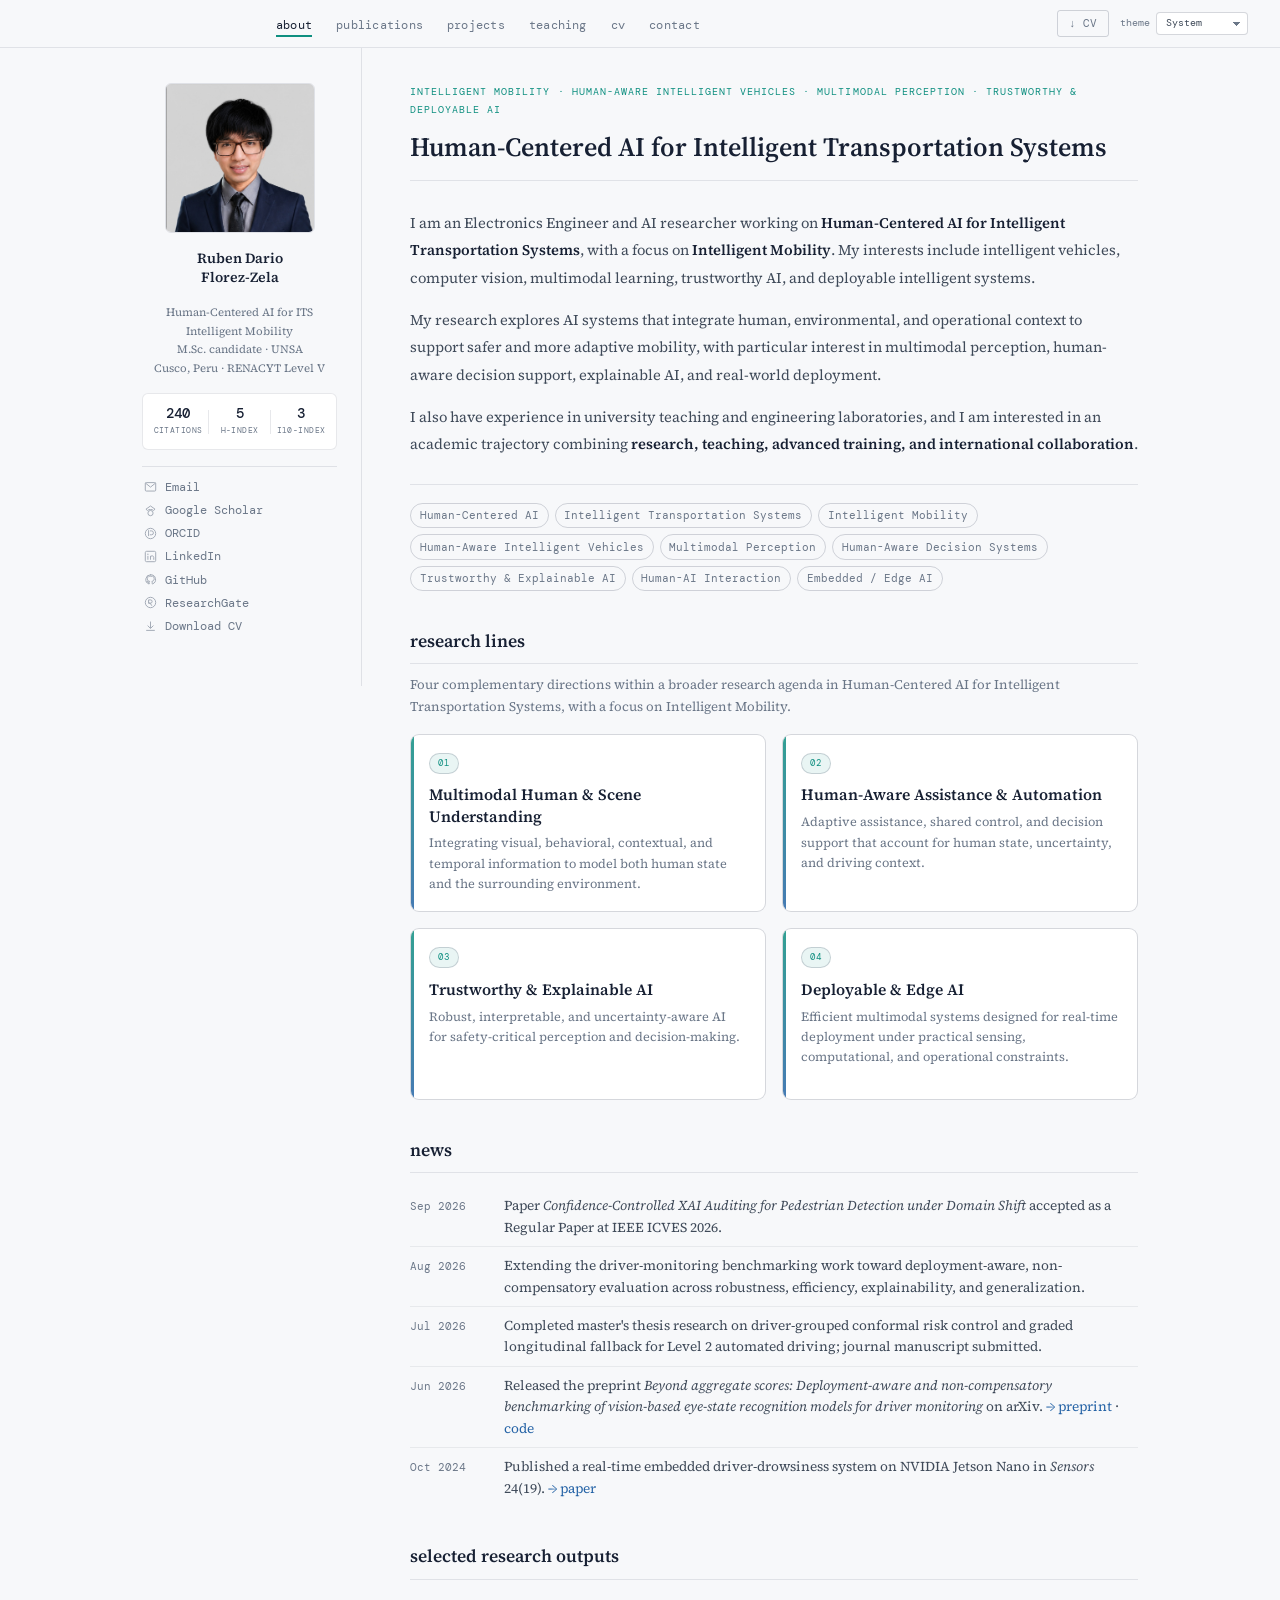
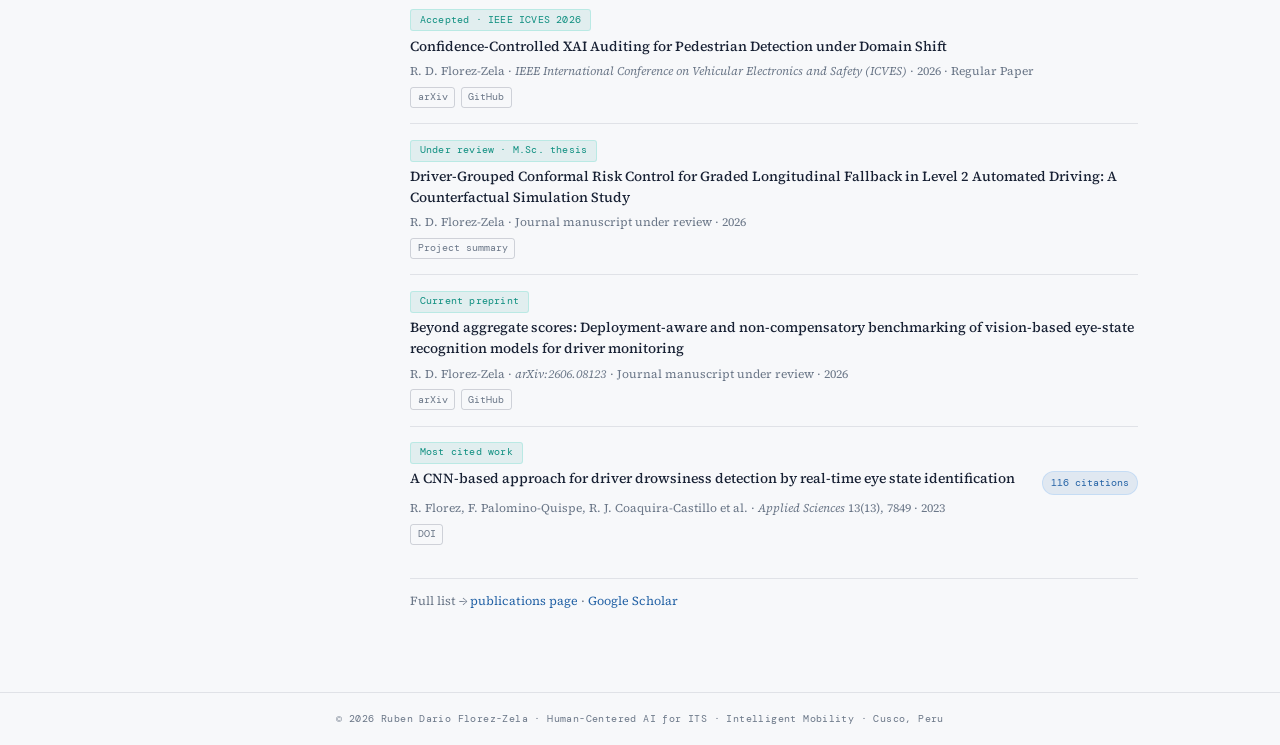
==== commit 0d93ce34: "chore: sync Google Scholar metrics" ====
--- a/index.html
+++ b/index.html
@@ -41,7 +41,7 @@
 <div class="sidebar-name">Ruben Dario<br/>Florez-Zela</div>
 <div class="sidebar-affil">Human-Centered AI for ITS<br/>Intelligent Mobility<br/>M.Sc. candidate · UNSA<br/>Cusco, Peru · RENACYT Level V</div>
 <div class="sidebar-stats">
-<div class="stat-item"><span class="stat-num" data-scholar-stat="total_citations">238</span><span class="stat-label">Citations</span></div>
+<div class="stat-item"><span class="stat-num" data-scholar-stat="total_citations">240</span><span class="stat-label">Citations</span></div>
 <div class="stat-divider"></div>
 <div class="stat-item"><span class="stat-num" data-scholar-stat="h_index">5</span><span class="stat-label">h-index</span></div>
 <div class="stat-divider"></div>
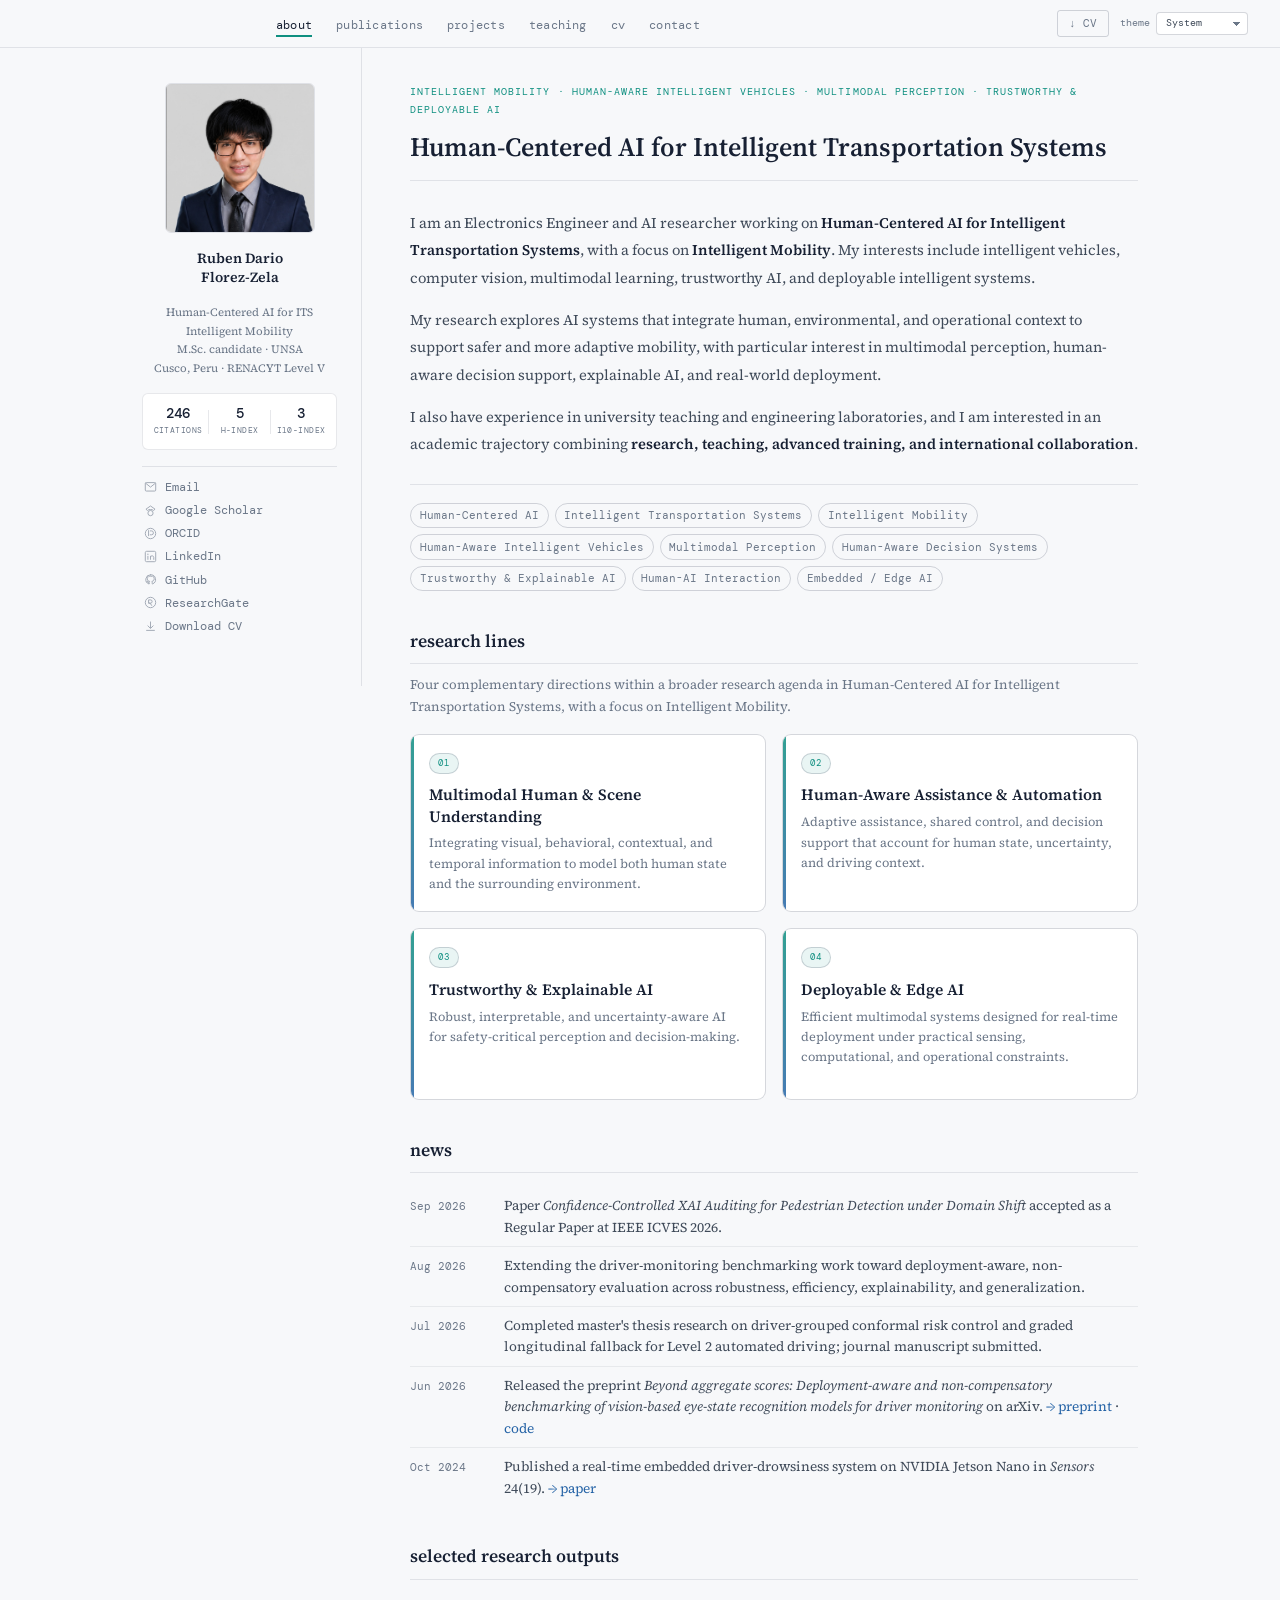
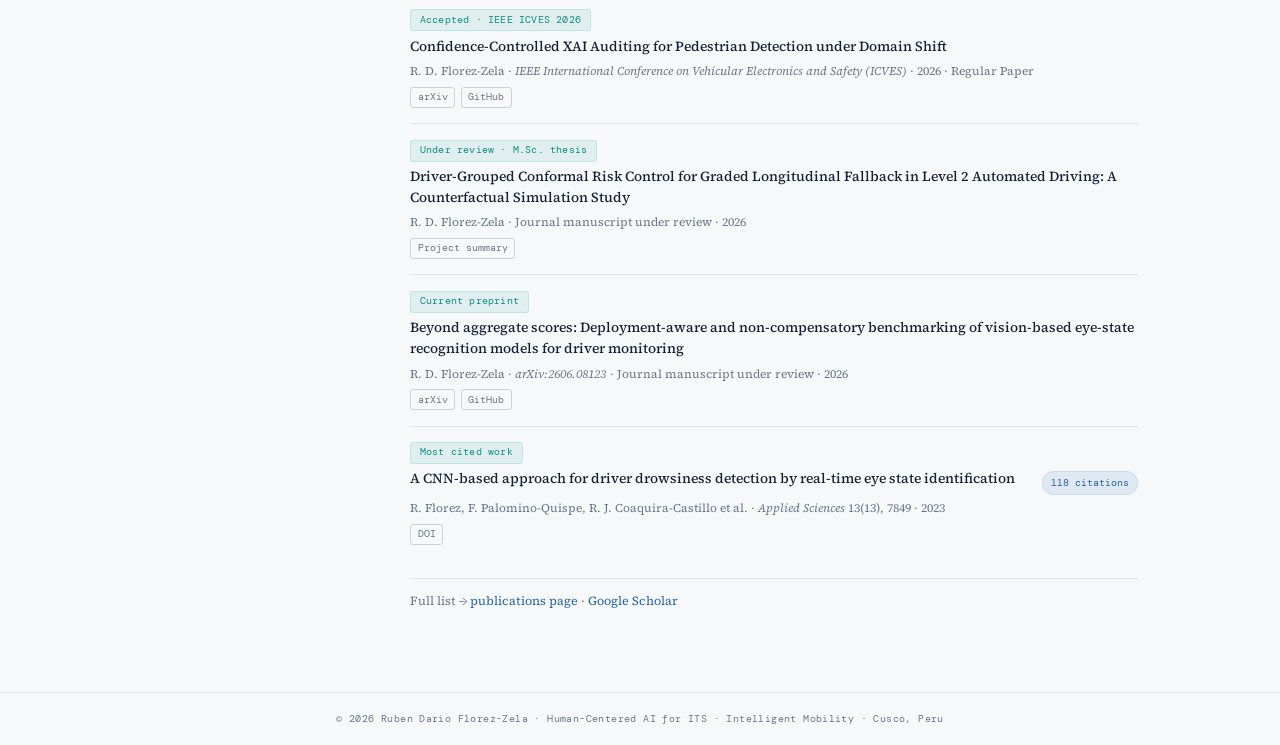
==== commit 8c0ea9b8: "chore: sync Google Scholar metrics" ====
--- a/index.html
+++ b/index.html
@@ -41,7 +41,7 @@
 <div class="sidebar-name">Ruben Dario<br/>Florez-Zela</div>
 <div class="sidebar-affil">Human-Centered AI for ITS<br/>Intelligent Mobility<br/>M.Sc. candidate · UNSA<br/>Cusco, Peru · RENACYT Level V</div>
 <div class="sidebar-stats">
-<div class="stat-item"><span class="stat-num" data-scholar-stat="total_citations">240</span><span class="stat-label">Citations</span></div>
+<div class="stat-item"><span class="stat-num" data-scholar-stat="total_citations">246</span><span class="stat-label">Citations</span></div>
 <div class="stat-divider"></div>
 <div class="stat-item"><span class="stat-num" data-scholar-stat="h_index">5</span><span class="stat-label">h-index</span></div>
 <div class="stat-divider"></div>
@@ -208,7 +208,7 @@
 <span class="pub-badge">Most cited work</span>
 <div class="pub-title-row">
 <div class="pub-title"><a href="https://doi.org/10.3390/app13137849" rel="noopener noreferrer" target="_blank">A CNN-based approach for driver drowsiness detection by real-time eye state identification</a></div>
-<span class="cit-badge" data-scholar-title="A CNN-based approach for driver drowsiness detection by real-time eye state identification">116 citations</span>
+<span class="cit-badge" data-scholar-title="A CNN-based approach for driver drowsiness detection by real-time eye state identification">118 citations</span>
 </div>
 <div class="pub-meta">R. Florez, F. Palomino-Quispe, R. J. Coaquira-Castillo et al. · <em>Applied Sciences</em> 13(13), 7849 · 2023</div>
 <div class="pub-links"><a class="pub-link" href="https://doi.org/10.3390/app13137849" rel="noopener noreferrer" target="_blank">DOI</a></div>
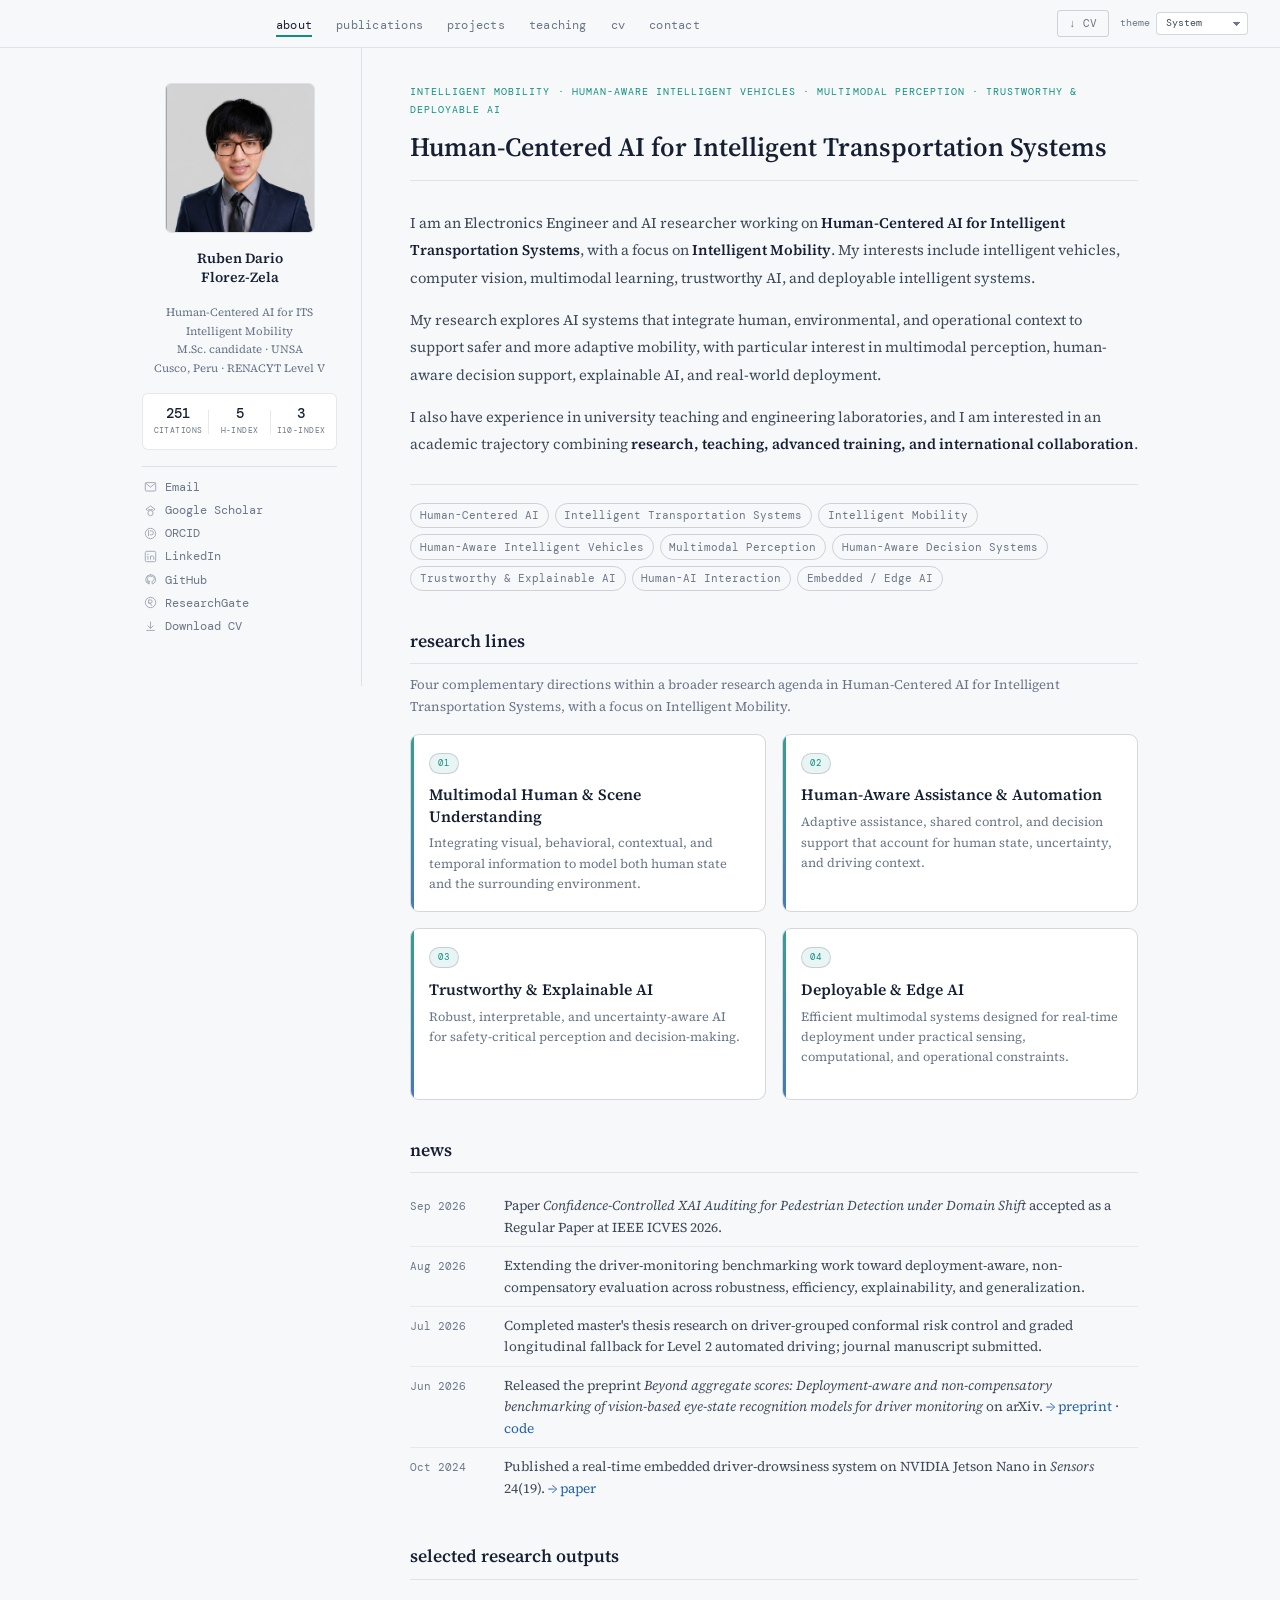
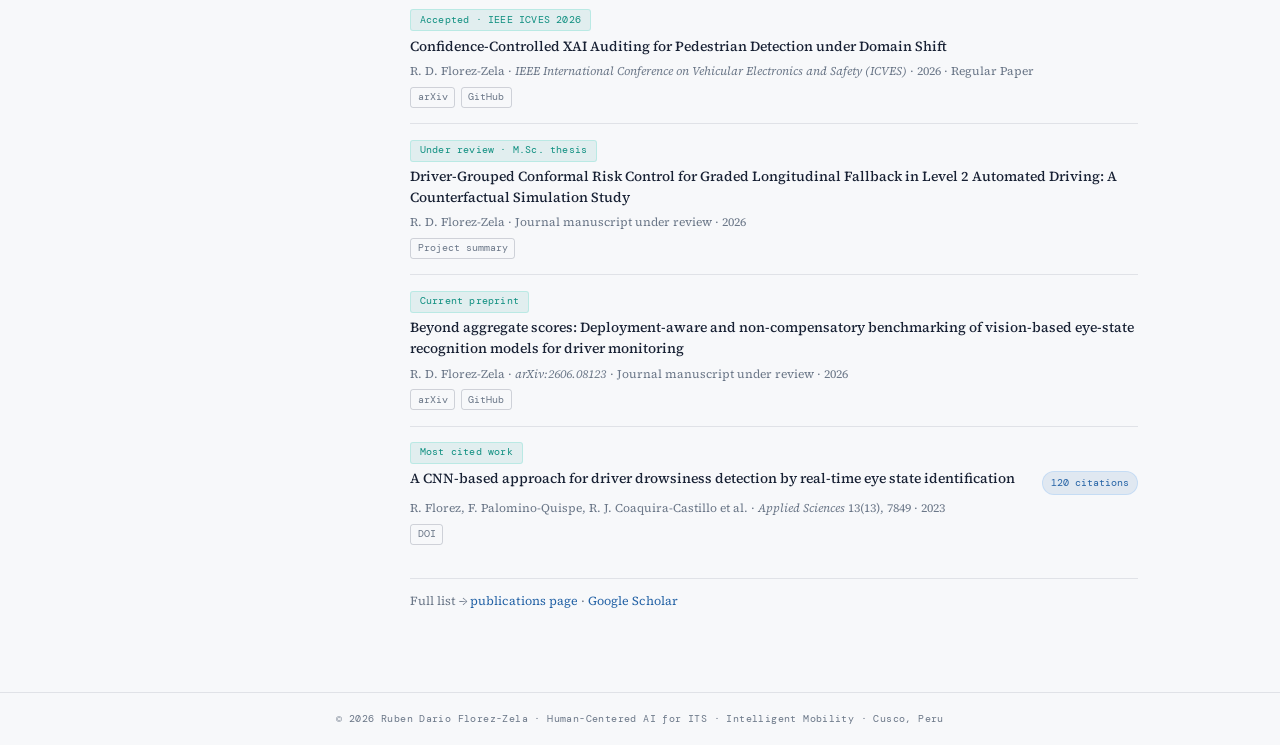
==== commit c1cfba70: "chore: sync Google Scholar metrics" ====
--- a/index.html
+++ b/index.html
@@ -41,7 +41,7 @@
 <div class="sidebar-name">Ruben Dario<br/>Florez-Zela</div>
 <div class="sidebar-affil">Human-Centered AI for ITS<br/>Intelligent Mobility<br/>M.Sc. candidate · UNSA<br/>Cusco, Peru · RENACYT Level V</div>
 <div class="sidebar-stats">
-<div class="stat-item"><span class="stat-num" data-scholar-stat="total_citations">246</span><span class="stat-label">Citations</span></div>
+<div class="stat-item"><span class="stat-num" data-scholar-stat="total_citations">251</span><span class="stat-label">Citations</span></div>
 <div class="stat-divider"></div>
 <div class="stat-item"><span class="stat-num" data-scholar-stat="h_index">5</span><span class="stat-label">h-index</span></div>
 <div class="stat-divider"></div>
@@ -208,7 +208,7 @@
 <span class="pub-badge">Most cited work</span>
 <div class="pub-title-row">
 <div class="pub-title"><a href="https://doi.org/10.3390/app13137849" rel="noopener noreferrer" target="_blank">A CNN-based approach for driver drowsiness detection by real-time eye state identification</a></div>
-<span class="cit-badge" data-scholar-title="A CNN-based approach for driver drowsiness detection by real-time eye state identification">118 citations</span>
+<span class="cit-badge" data-scholar-title="A CNN-based approach for driver drowsiness detection by real-time eye state identification">120 citations</span>
 </div>
 <div class="pub-meta">R. Florez, F. Palomino-Quispe, R. J. Coaquira-Castillo et al. · <em>Applied Sciences</em> 13(13), 7849 · 2023</div>
 <div class="pub-links"><a class="pub-link" href="https://doi.org/10.3390/app13137849" rel="noopener noreferrer" target="_blank">DOI</a></div>
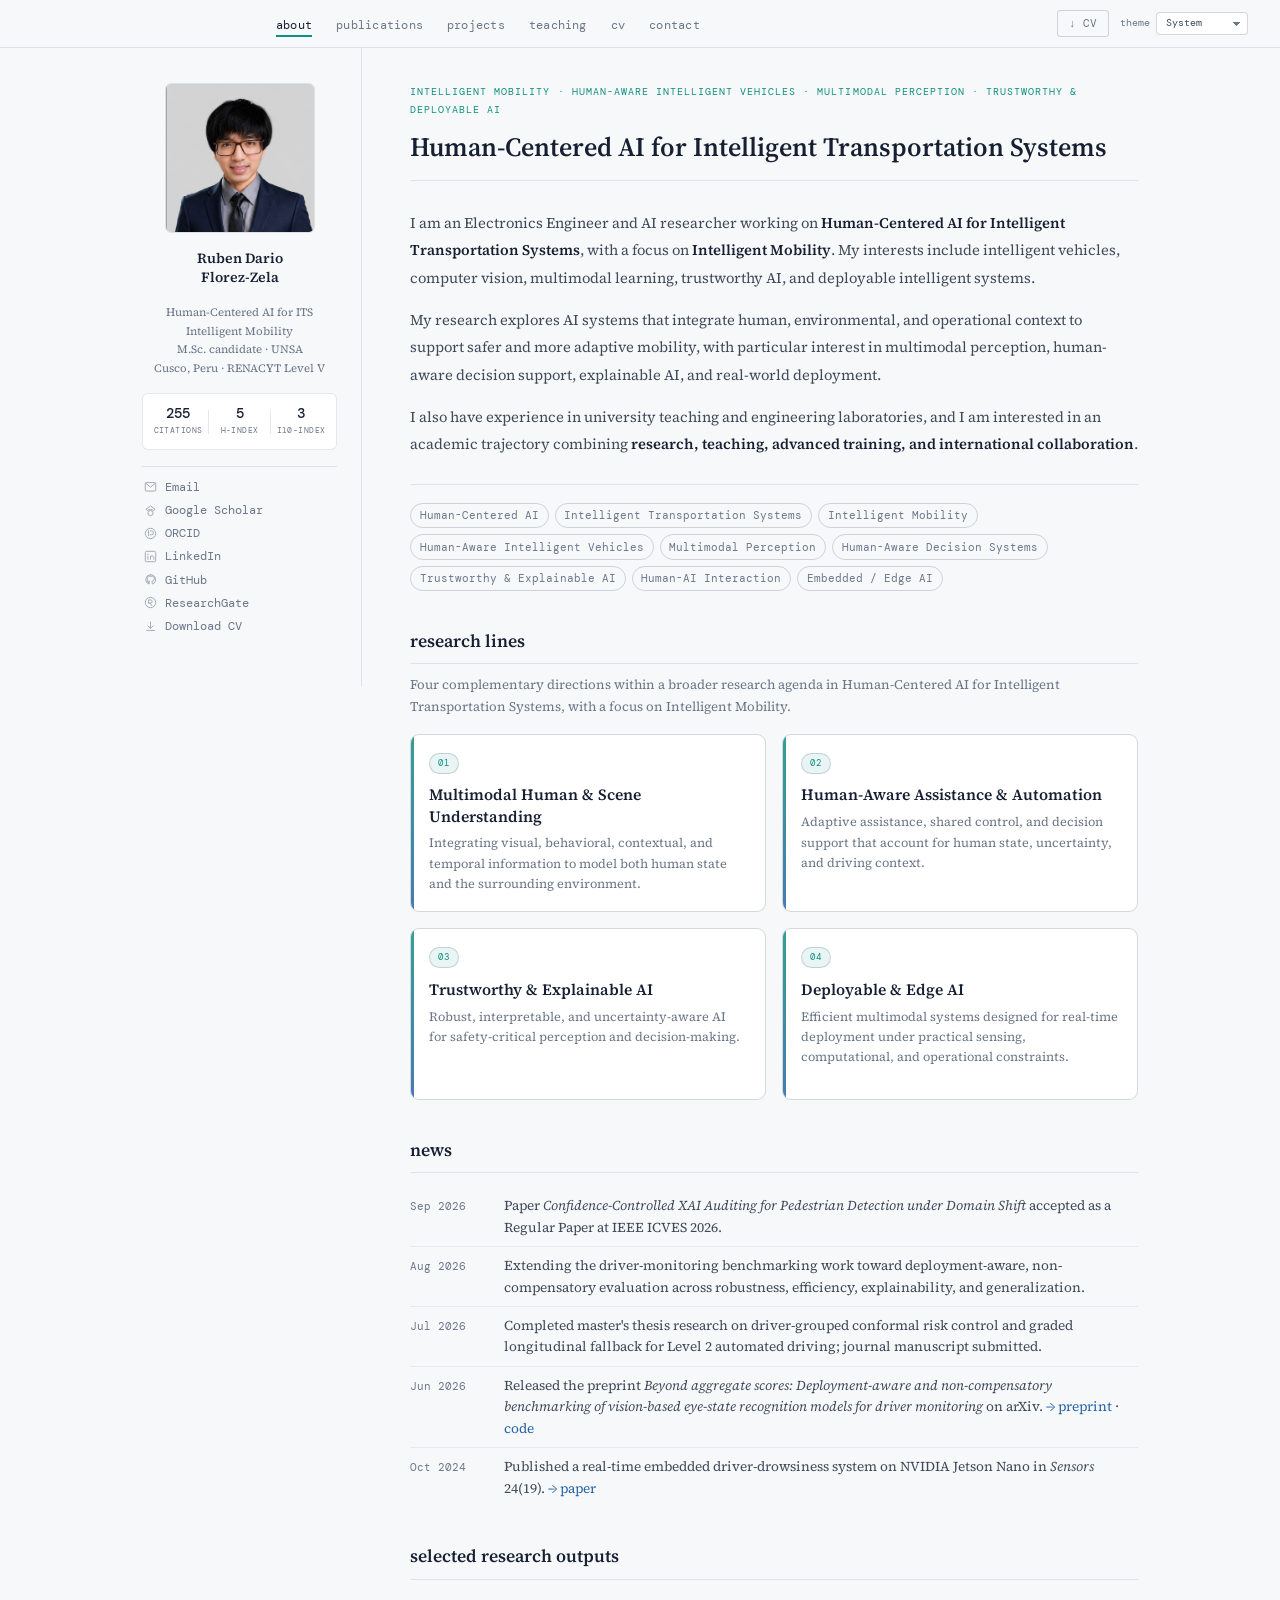
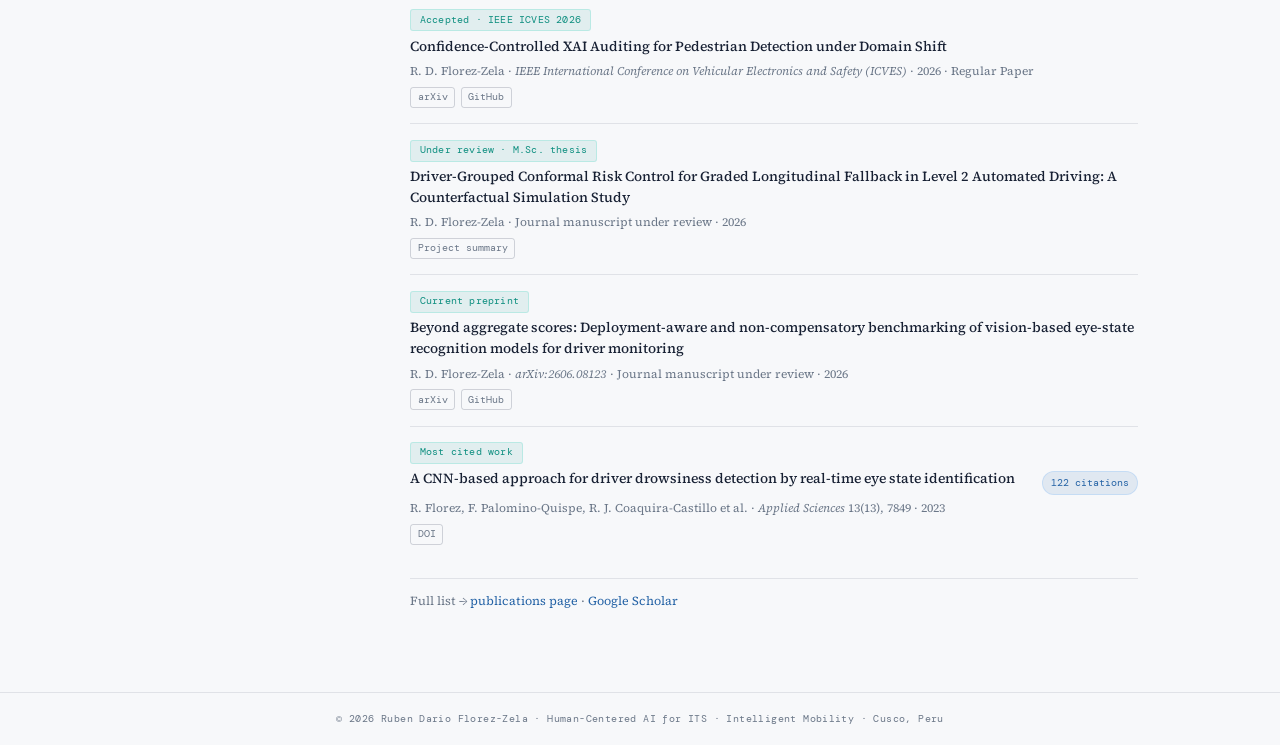
==== commit e6be77e1: "chore: sync Google Scholar metrics" ====
--- a/index.html
+++ b/index.html
@@ -41,7 +41,7 @@
 <div class="sidebar-name">Ruben Dario<br/>Florez-Zela</div>
 <div class="sidebar-affil">Human-Centered AI for ITS<br/>Intelligent Mobility<br/>M.Sc. candidate · UNSA<br/>Cusco, Peru · RENACYT Level V</div>
 <div class="sidebar-stats">
-<div class="stat-item"><span class="stat-num" data-scholar-stat="total_citations">251</span><span class="stat-label">Citations</span></div>
+<div class="stat-item"><span class="stat-num" data-scholar-stat="total_citations">255</span><span class="stat-label">Citations</span></div>
 <div class="stat-divider"></div>
 <div class="stat-item"><span class="stat-num" data-scholar-stat="h_index">5</span><span class="stat-label">h-index</span></div>
 <div class="stat-divider"></div>
@@ -208,7 +208,7 @@
 <span class="pub-badge">Most cited work</span>
 <div class="pub-title-row">
 <div class="pub-title"><a href="https://doi.org/10.3390/app13137849" rel="noopener noreferrer" target="_blank">A CNN-based approach for driver drowsiness detection by real-time eye state identification</a></div>
-<span class="cit-badge" data-scholar-title="A CNN-based approach for driver drowsiness detection by real-time eye state identification">120 citations</span>
+<span class="cit-badge" data-scholar-title="A CNN-based approach for driver drowsiness detection by real-time eye state identification">122 citations</span>
 </div>
 <div class="pub-meta">R. Florez, F. Palomino-Quispe, R. J. Coaquira-Castillo et al. · <em>Applied Sciences</em> 13(13), 7849 · 2023</div>
 <div class="pub-links"><a class="pub-link" href="https://doi.org/10.3390/app13137849" rel="noopener noreferrer" target="_blank">DOI</a></div>
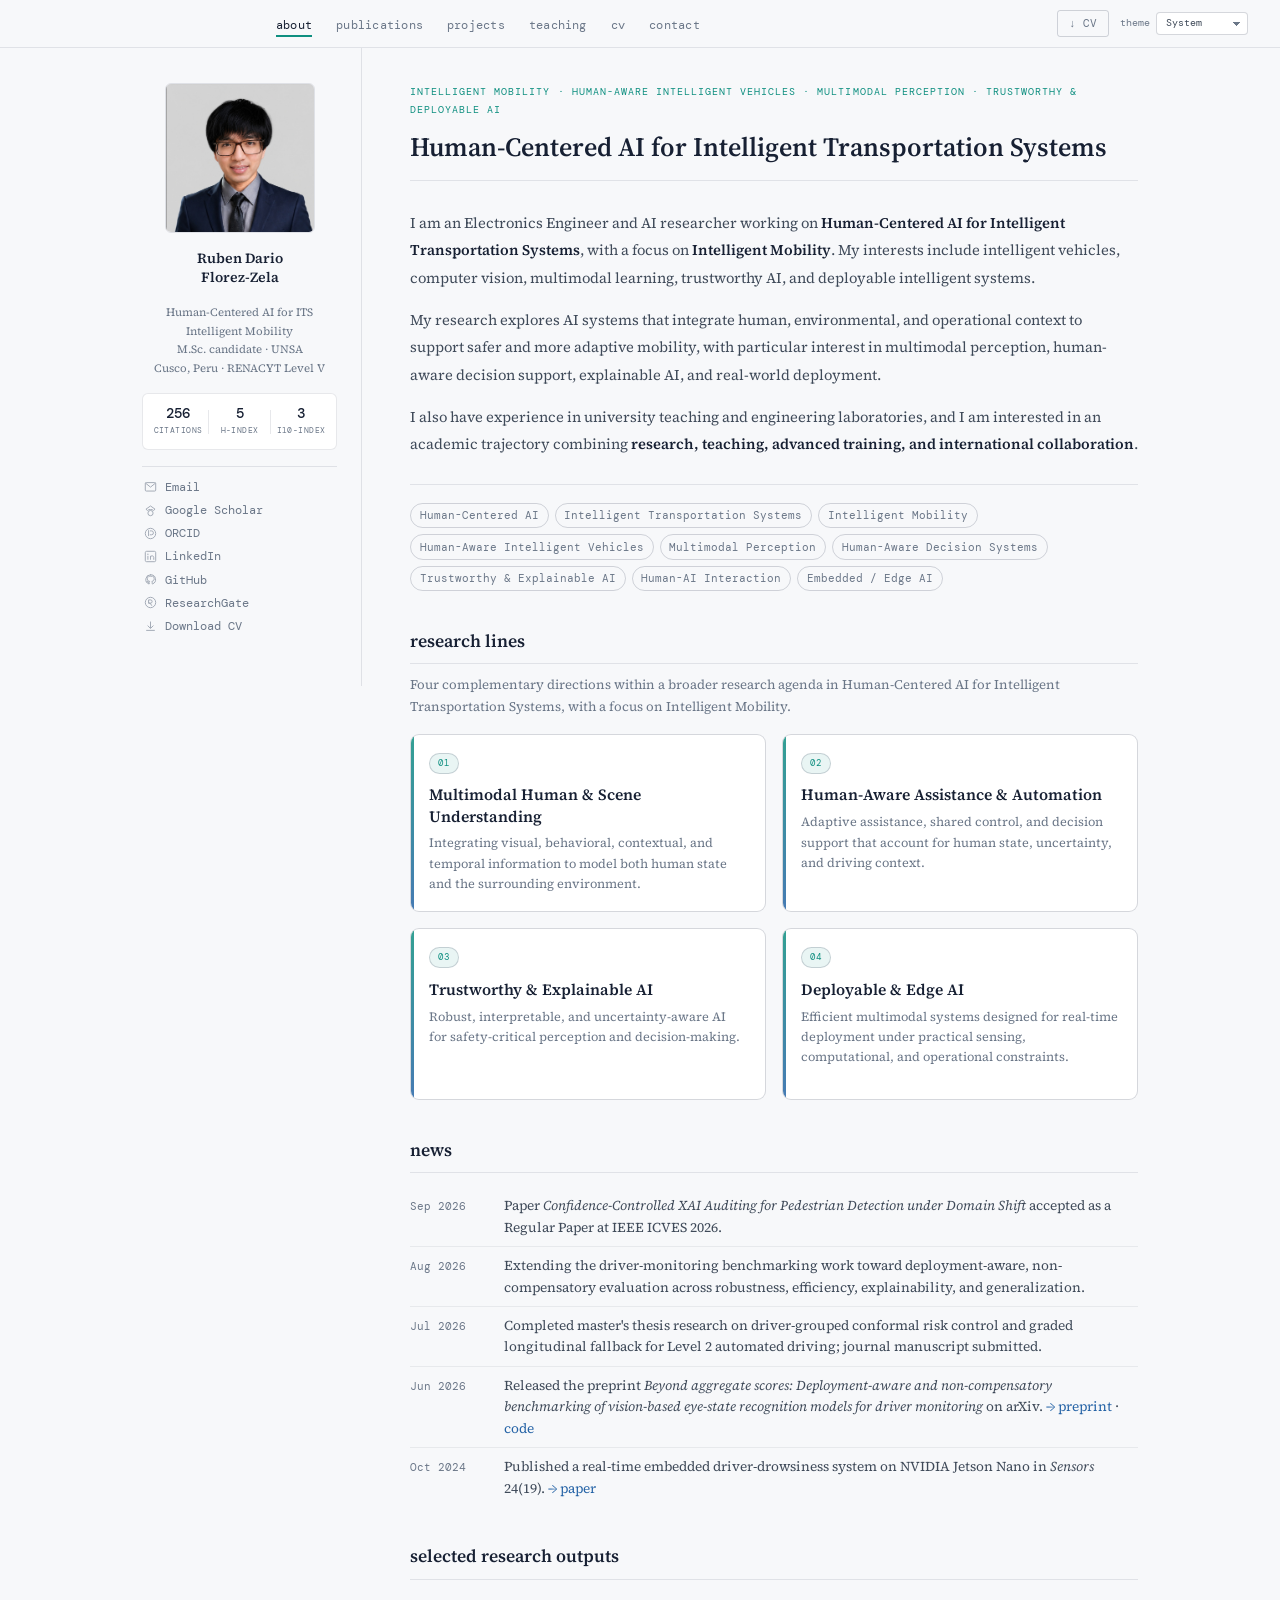
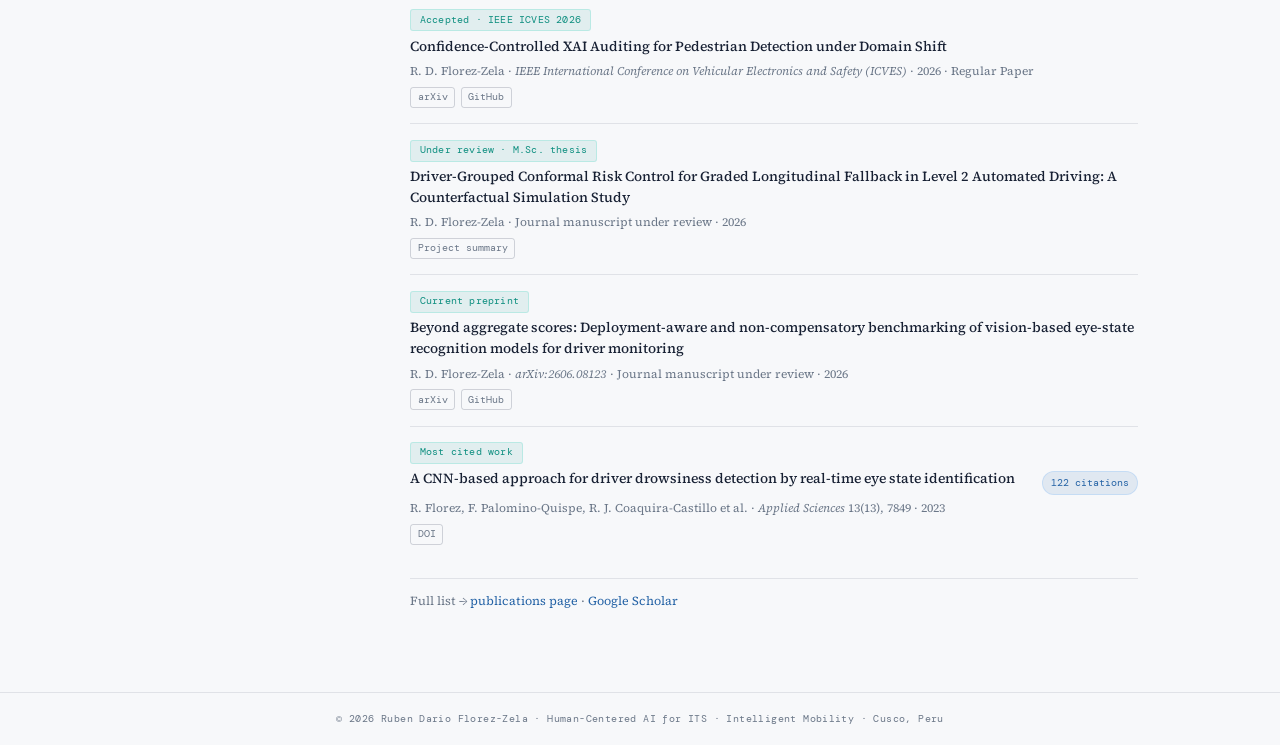
==== commit d572ff20: "chore: sync Google Scholar metrics" ====
--- a/index.html
+++ b/index.html
@@ -41,7 +41,7 @@
 <div class="sidebar-name">Ruben Dario<br/>Florez-Zela</div>
 <div class="sidebar-affil">Human-Centered AI for ITS<br/>Intelligent Mobility<br/>M.Sc. candidate · UNSA<br/>Cusco, Peru · RENACYT Level V</div>
 <div class="sidebar-stats">
-<div class="stat-item"><span class="stat-num" data-scholar-stat="total_citations">255</span><span class="stat-label">Citations</span></div>
+<div class="stat-item"><span class="stat-num" data-scholar-stat="total_citations">256</span><span class="stat-label">Citations</span></div>
 <div class="stat-divider"></div>
 <div class="stat-item"><span class="stat-num" data-scholar-stat="h_index">5</span><span class="stat-label">h-index</span></div>
 <div class="stat-divider"></div>
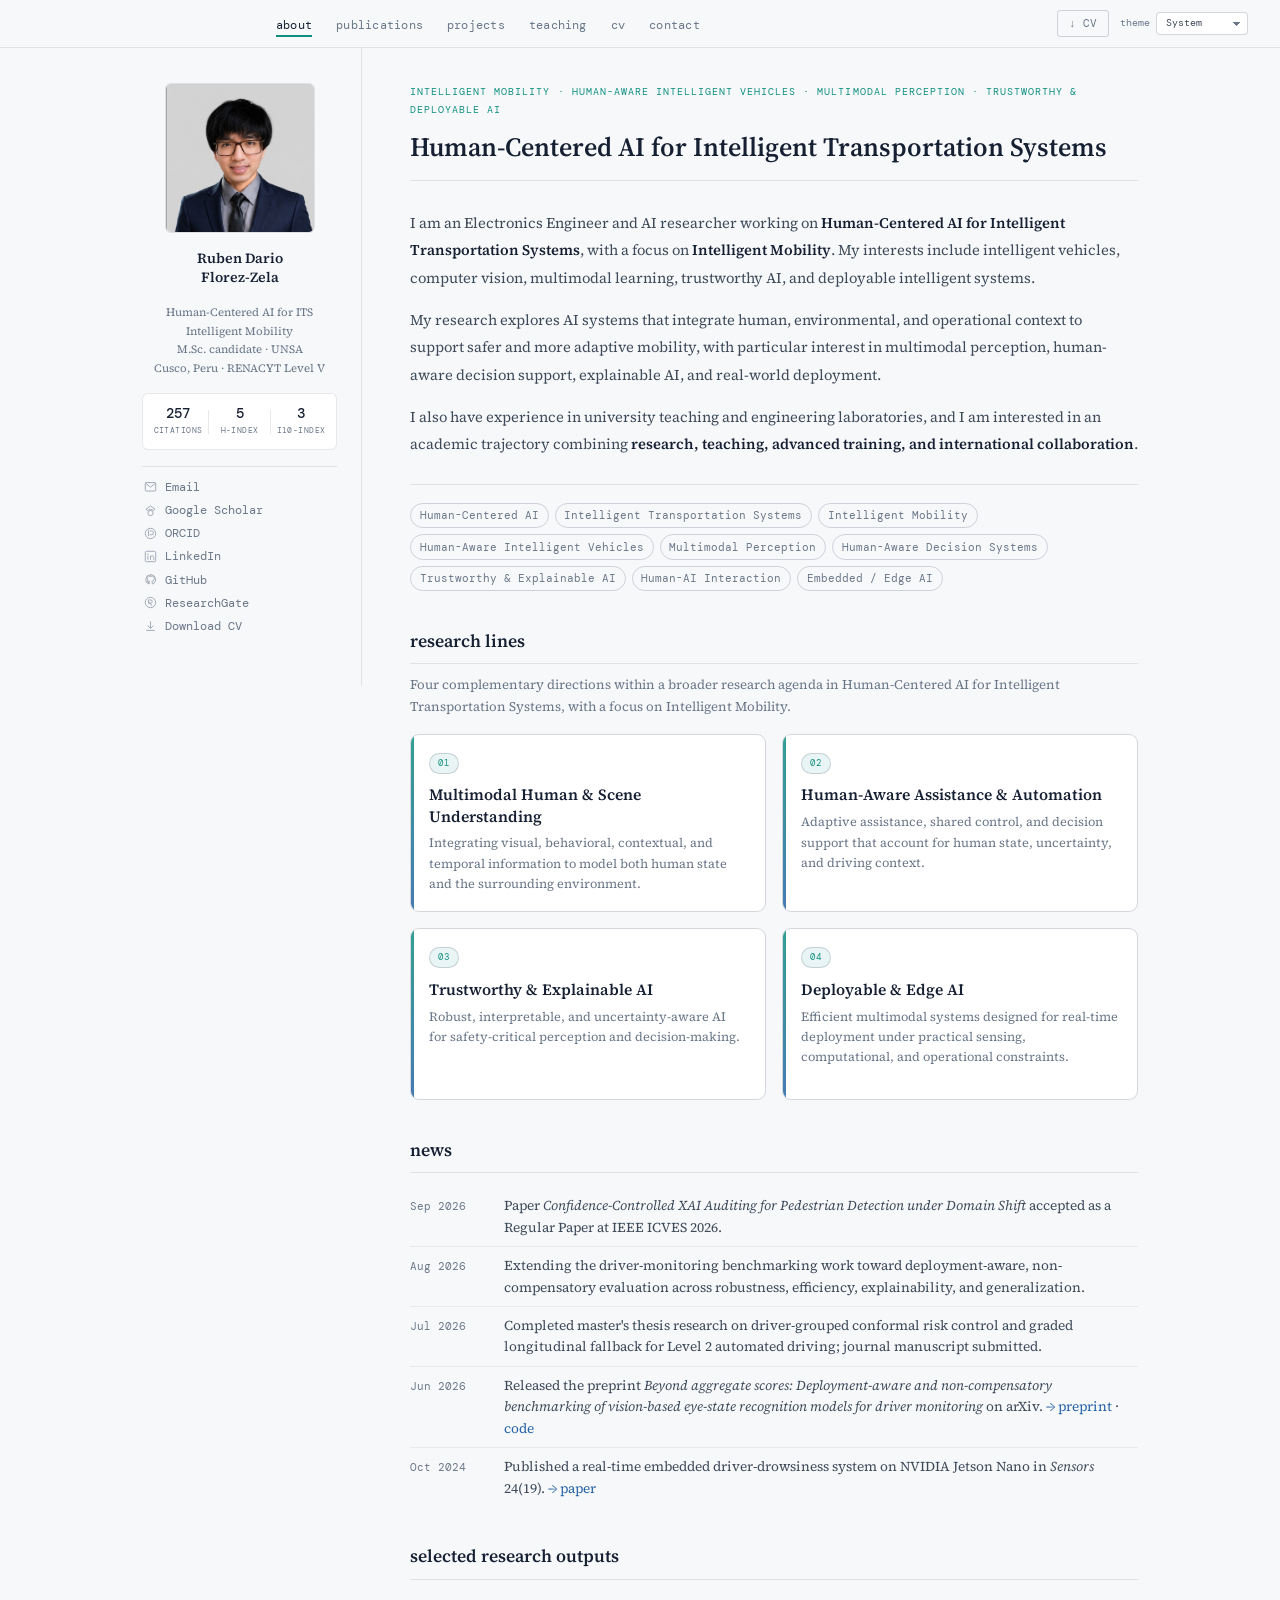
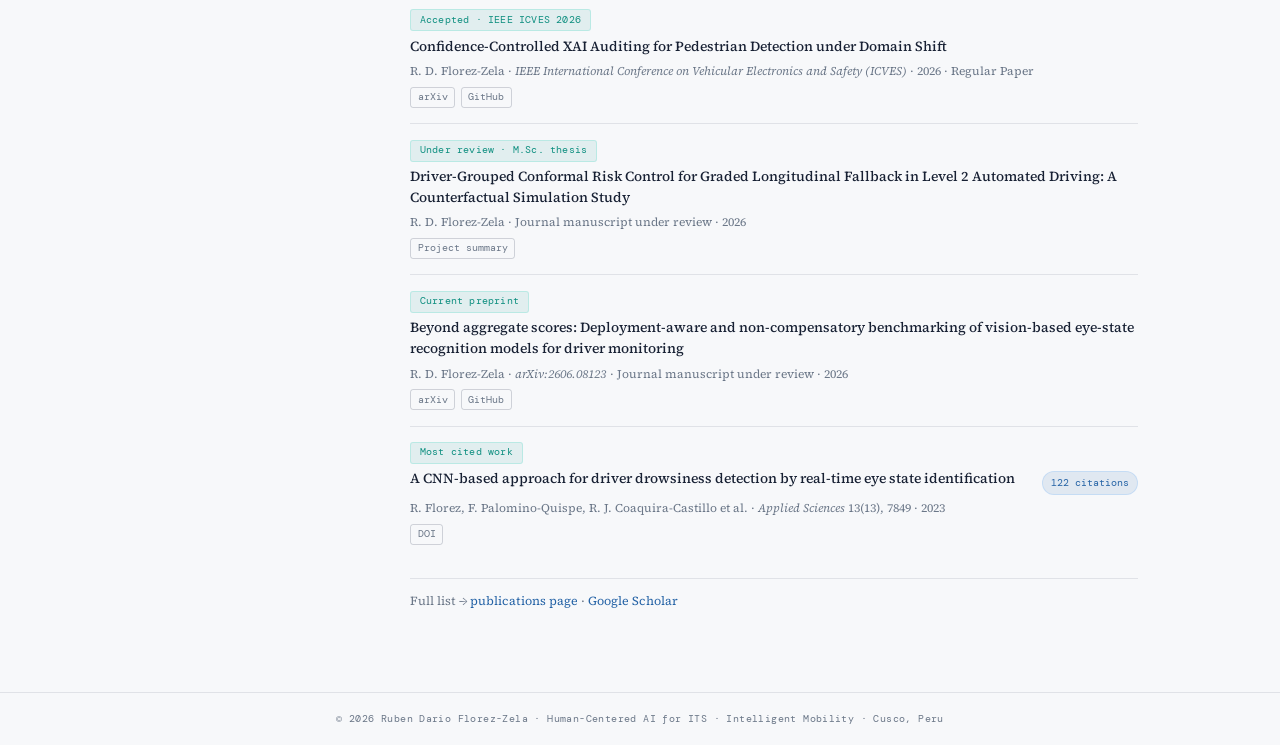
==== commit 61a96d13: "chore: sync Google Scholar metrics" ====
--- a/index.html
+++ b/index.html
@@ -41,7 +41,7 @@
 <div class="sidebar-name">Ruben Dario<br/>Florez-Zela</div>
 <div class="sidebar-affil">Human-Centered AI for ITS<br/>Intelligent Mobility<br/>M.Sc. candidate · UNSA<br/>Cusco, Peru · RENACYT Level V</div>
 <div class="sidebar-stats">
-<div class="stat-item"><span class="stat-num" data-scholar-stat="total_citations">256</span><span class="stat-label">Citations</span></div>
+<div class="stat-item"><span class="stat-num" data-scholar-stat="total_citations">257</span><span class="stat-label">Citations</span></div>
 <div class="stat-divider"></div>
 <div class="stat-item"><span class="stat-num" data-scholar-stat="h_index">5</span><span class="stat-label">h-index</span></div>
 <div class="stat-divider"></div>
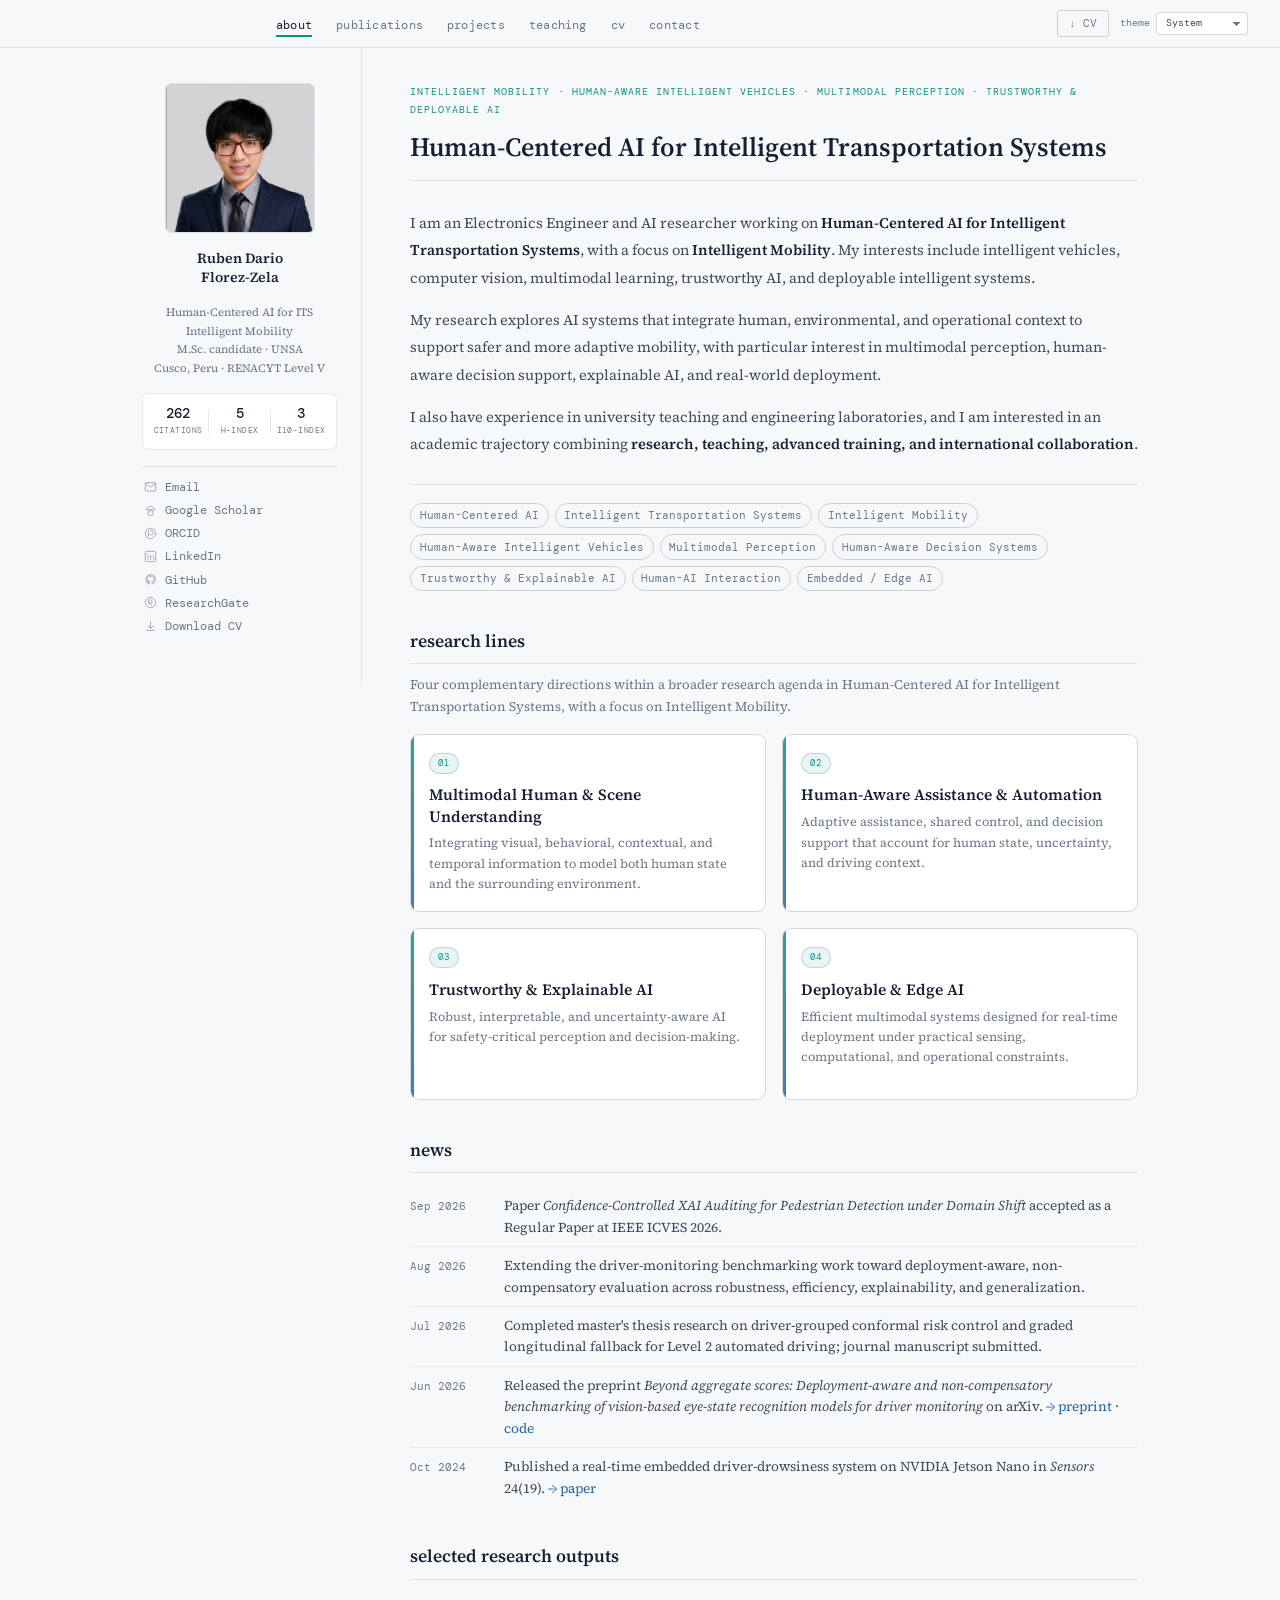
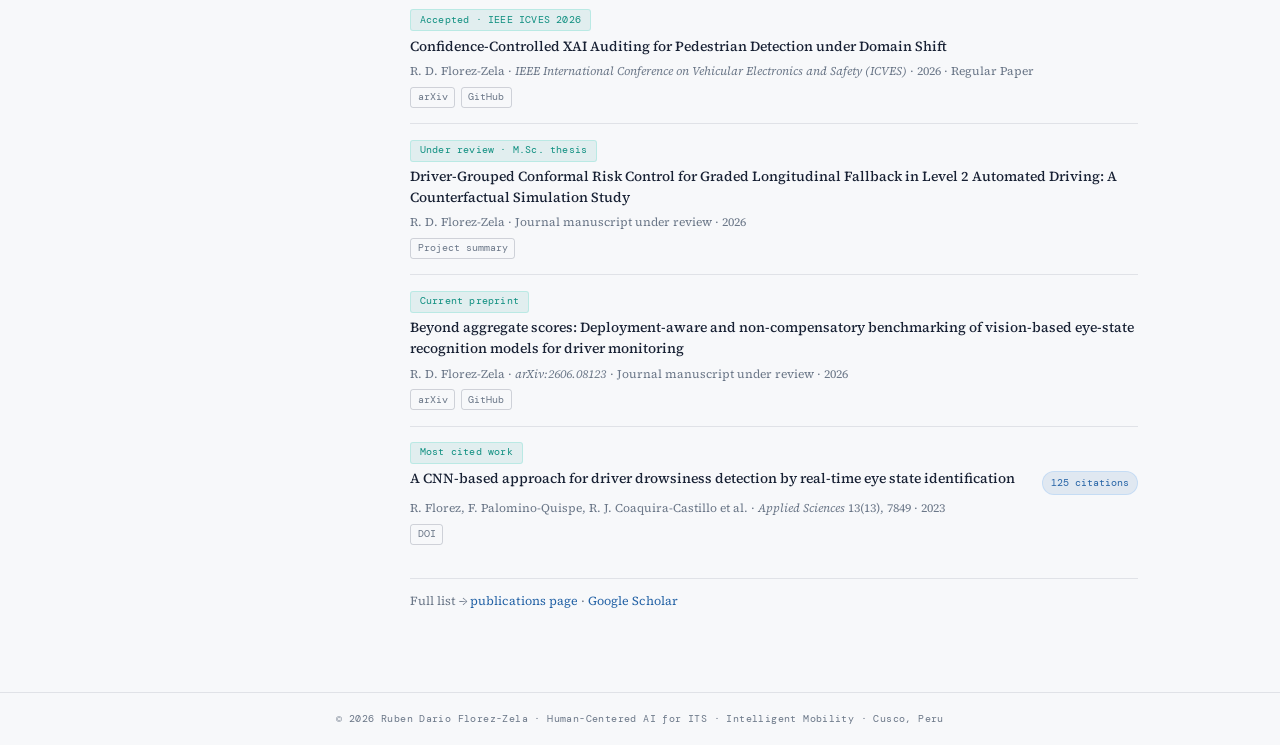
==== commit 41b23f53: "chore: sync Google Scholar metrics" ====
--- a/index.html
+++ b/index.html
@@ -41,7 +41,7 @@
 <div class="sidebar-name">Ruben Dario<br/>Florez-Zela</div>
 <div class="sidebar-affil">Human-Centered AI for ITS<br/>Intelligent Mobility<br/>M.Sc. candidate · UNSA<br/>Cusco, Peru · RENACYT Level V</div>
 <div class="sidebar-stats">
-<div class="stat-item"><span class="stat-num" data-scholar-stat="total_citations">257</span><span class="stat-label">Citations</span></div>
+<div class="stat-item"><span class="stat-num" data-scholar-stat="total_citations">262</span><span class="stat-label">Citations</span></div>
 <div class="stat-divider"></div>
 <div class="stat-item"><span class="stat-num" data-scholar-stat="h_index">5</span><span class="stat-label">h-index</span></div>
 <div class="stat-divider"></div>
@@ -208,7 +208,7 @@
 <span class="pub-badge">Most cited work</span>
 <div class="pub-title-row">
 <div class="pub-title"><a href="https://doi.org/10.3390/app13137849" rel="noopener noreferrer" target="_blank">A CNN-based approach for driver drowsiness detection by real-time eye state identification</a></div>
-<span class="cit-badge" data-scholar-title="A CNN-based approach for driver drowsiness detection by real-time eye state identification">122 citations</span>
+<span class="cit-badge" data-scholar-title="A CNN-based approach for driver drowsiness detection by real-time eye state identification">125 citations</span>
 </div>
 <div class="pub-meta">R. Florez, F. Palomino-Quispe, R. J. Coaquira-Castillo et al. · <em>Applied Sciences</em> 13(13), 7849 · 2023</div>
 <div class="pub-links"><a class="pub-link" href="https://doi.org/10.3390/app13137849" rel="noopener noreferrer" target="_blank">DOI</a></div>
